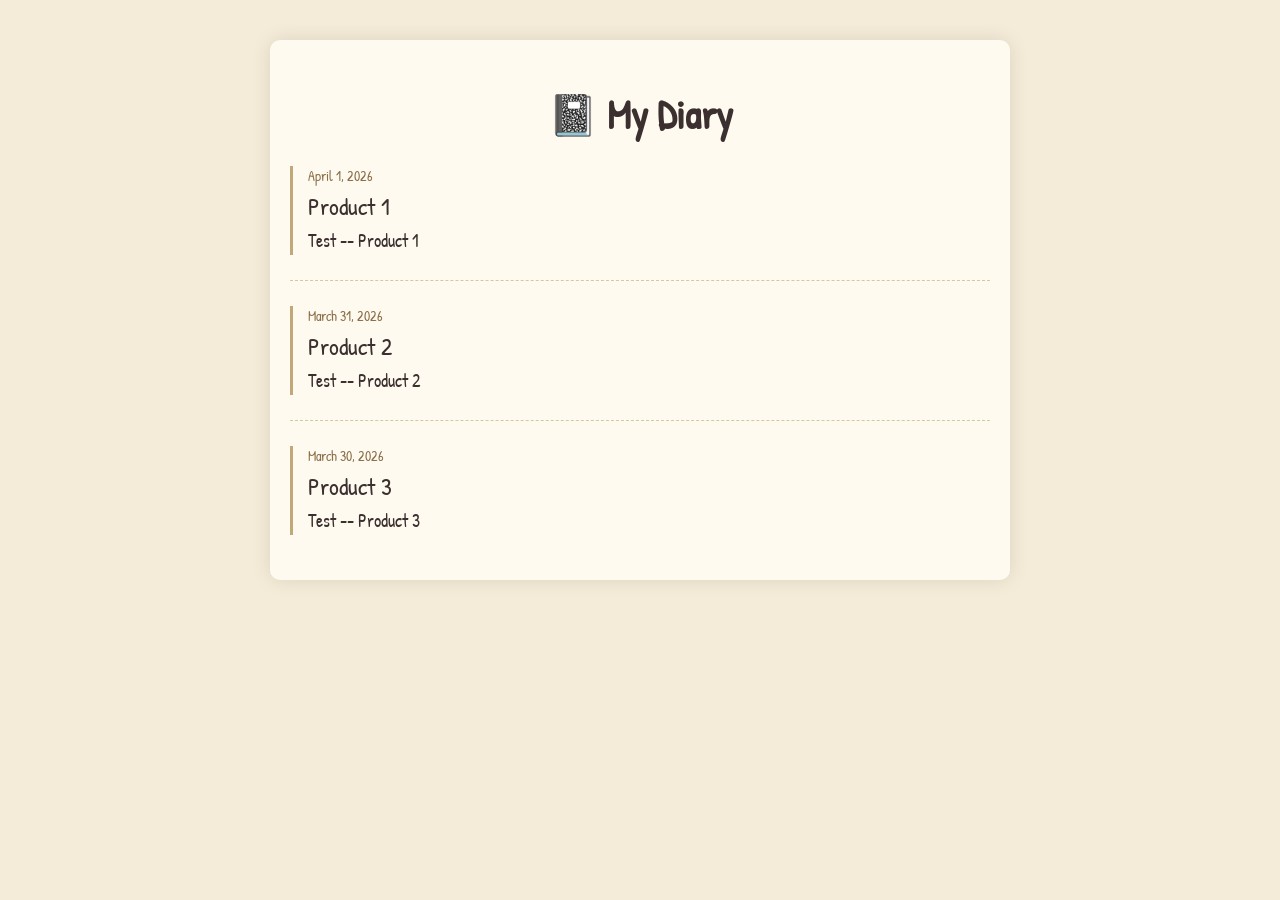
==== index.html @ ef1e94e2 "Update index.html" ====
<!DOCTYPE html>
<html lang="en">
<head>
    <meta charset="UTF-8">
    <title>My Diary</title>
    <meta name="viewport" content="width=device-width, initial-scale=1.0">

    <!-- Google Font -->
    <link href="https://fonts.googleapis.com/css2?family=Patrick+Hand&display=swap" rel="stylesheet">

    <style>
        body {
            margin: 0;
            padding: 0;
            background: #f4ecd8;
            font-family: 'Patrick Hand', cursive;
            color: #3b2f2f;
        }

        .container {
            max-width: 700px;
            margin: 40px auto;
            padding: 20px;
            background: #fffaf0;
            box-shadow: 0 0 20px rgba(0,0,0,0.1);
            border-radius: 10px;
        }

        h1 {
            text-align: center;
            font-size: 2.5rem;
            margin-bottom: 10px;
        }

        .entry {
            border-left: 3px solid #c2a878;
            padding-left: 15px;
            margin: 25px 0;
        }

        .date {
            font-size: 0.9rem;
            color: #8b6f47;
        }

        .title {
            font-size: 1.5rem;
            margin: 5px 0;
        }

        .content {
            font-size: 1.1rem;
            line-height: 1.6;
        }

        .divider {
            border-bottom: 1px dashed #d6c7a1;
            margin: 20px 0;
        }

        footer {
            text-align: center;
            font-size: 0.8rem;
            color: #999;
            margin-top: 20px;
        }
    </style>
</head>
<body>

<div class="container">
    <h1>📓 My Diary</h1>

    <div class="entry">
        <div class="date">April 1, 2026</div>
        <div class="title">Product 1</div>
        <div class="content">
            Test -- Product 1
        </div>
    </div>

    <div class="divider"></div>

    <div class="entry">
        <div class="date">March 31, 2026</div>
        <div class="title">Product 2</div>
        <div class="content">
            Test -- Product 2
        </div>
    </div>

    <div class="divider"></div>

    <div class="entry">
        <div class="date">March 30, 2026</div>
        <div class="title">Product 3</div>
        <div class="content">
            Test -- Product 3
        </div>
    </div>

    <footer>
    </footer>
</div>

</body>
</html>
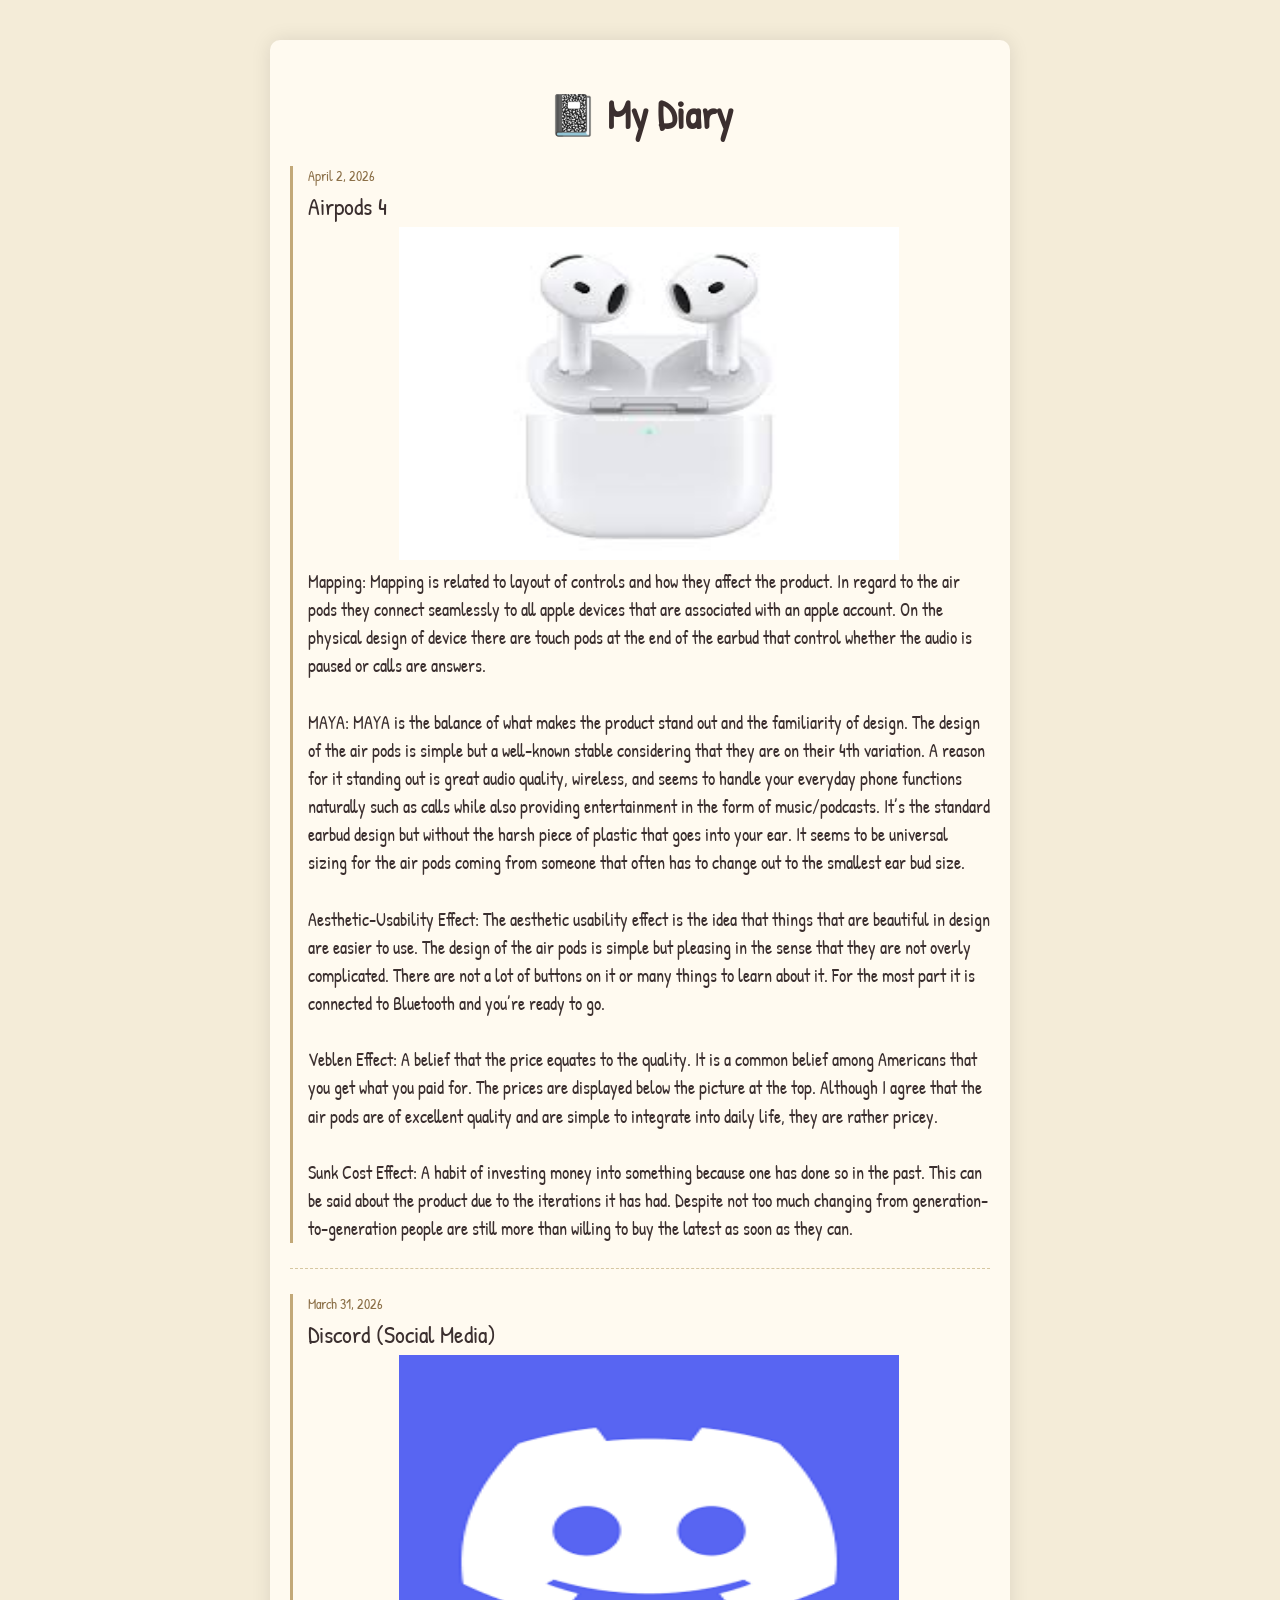
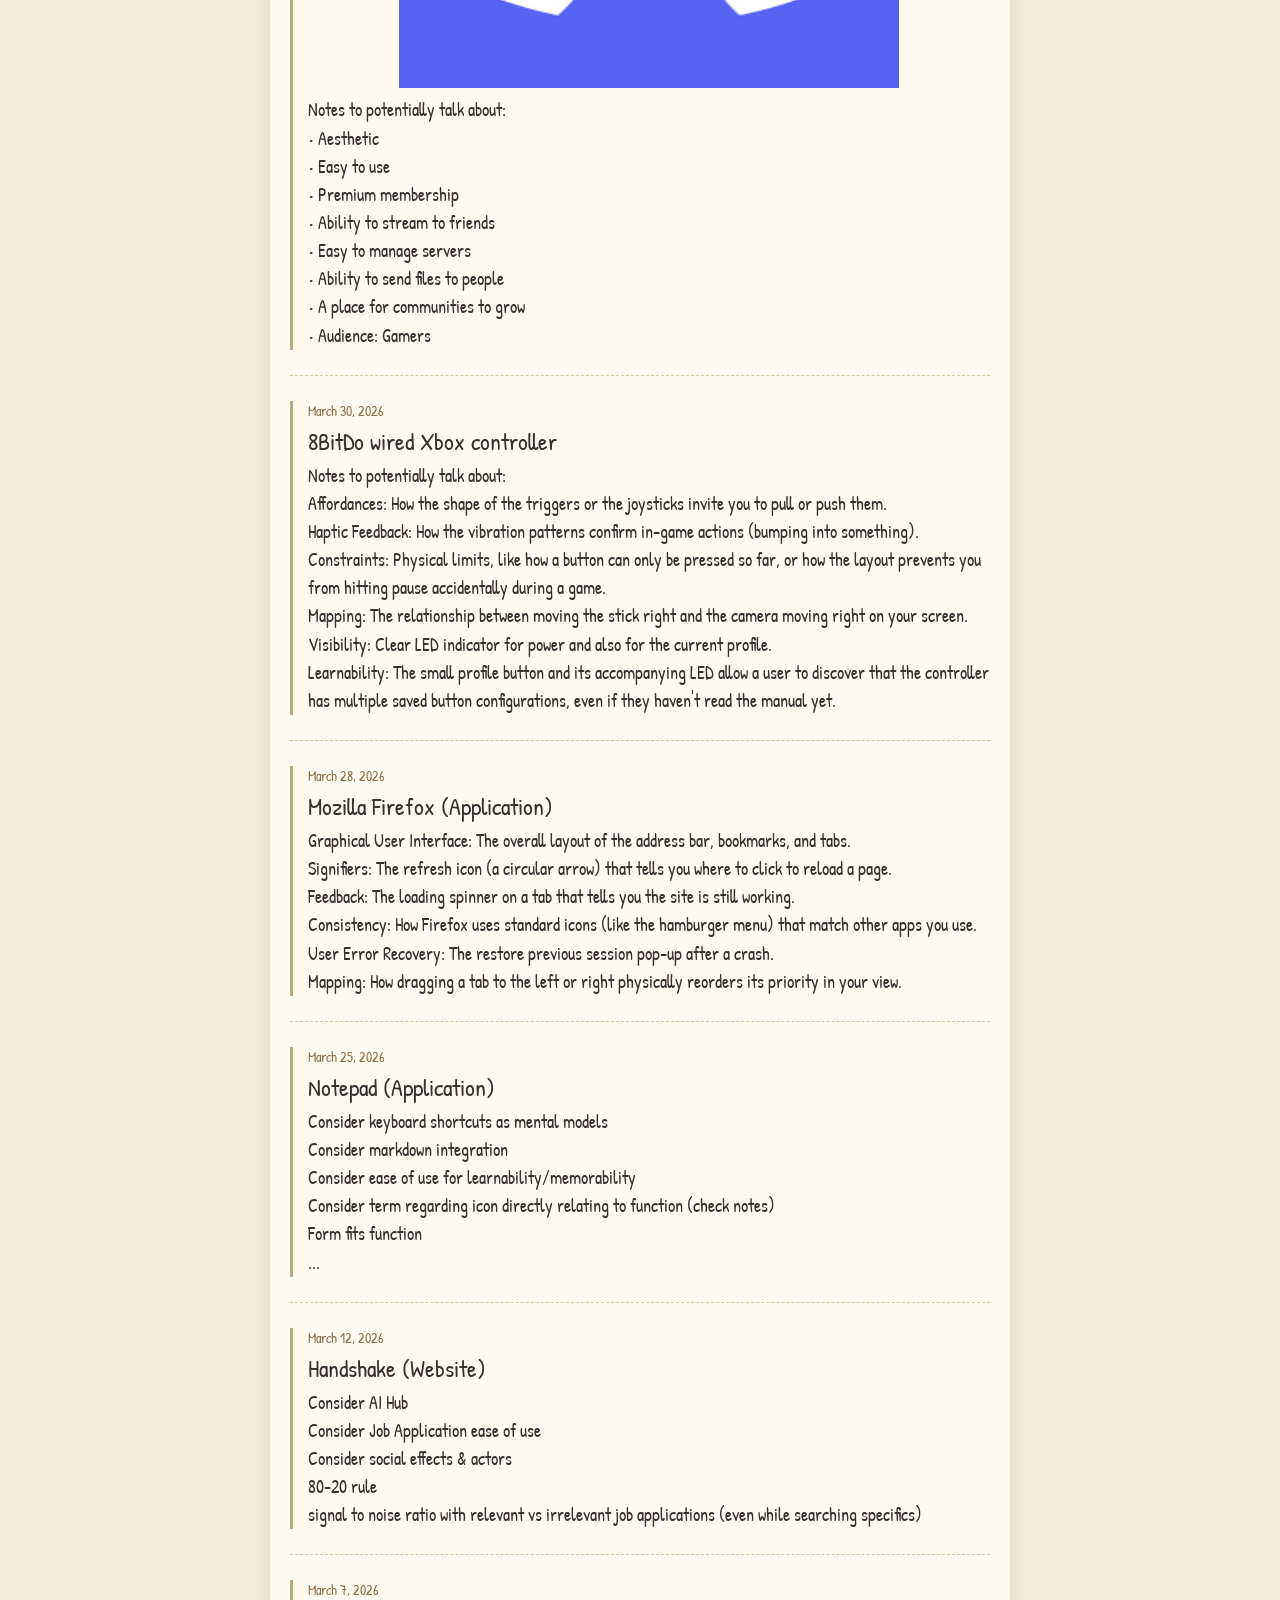
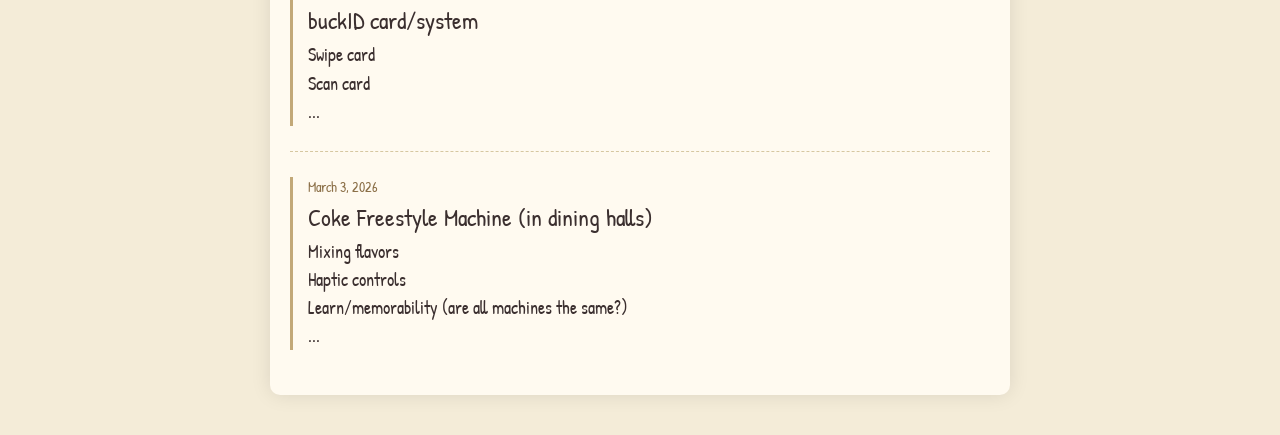
==== commit 9ef80236: "Update index.html" ====
--- a/index.html
+++ b/index.html
@@ -72,10 +72,17 @@
     <h1>📓 My Diary</h1>
 
     <div class="entry">
-        <div class="date">April 1, 2026</div>
-        <div class="title">Product 1</div>
-        <div class="content">
-            Test -- Product 1
+        <div class="date">April 2, 2026</div>
+        <div class="title">Airpods 4</div>
+        <div class="content"><center>
+<img src="[data-uri]" alt="Trulli" width="500" height="333"><br></center>
+
+            Mapping: Mapping is related to layout of controls and how they affect the product. In regard to the air pods they connect seamlessly to all apple devices that are associated with an apple account. On the physical design of device there are touch pods at the end of the earbud that control whether the audio is paused or calls are answers.<br><br> MAYA: MAYA is the balance of what makes the product stand out and the familiarity of design.  The design of the air pods is simple but a well-known stable considering that they are on their 4th variation. A reason for it standing out is great audio quality, wireless, and seems to handle your everyday phone functions naturally such as calls while also providing entertainment in the form of music/podcasts. It’s the standard earbud design but without the harsh piece of plastic that goes into your ear. It seems to be universal sizing for the air pods coming from someone that often has to change out to the smallest ear bud size. <br><br>Aesthetic-Usability Effect: The aesthetic usability effect is the idea that things that are beautiful in design are easier to use. The design of the air pods is simple but pleasing in the sense that they are not overly complicated. There are not a lot of buttons on it or many things to learn about it. For the most part it is connected to Bluetooth and you’re ready to go.
+
+<br><br>Veblen Effect: A belief that the price equates to the quality. It is a common belief among Americans that you get what you paid for. The prices are displayed below the picture at the top. Although I agree that the air pods are of excellent quality and are simple to integrate into daily life, they are rather pricey.
+
+<br><br>Sunk Cost Effect: A habit of investing money into something because one has done so in the past. This can be said about the product due to the iterations it has had. Despite not too much changing from generation-to-generation people are still more than willing to buy the latest as soon as they can.
+
         </div>
     </div>
 
@@ -83,9 +90,20 @@
 
     <div class="entry">
         <div class="date">March 31, 2026</div>
-        <div class="title">Product 2</div>
+        <div class="title">Discord (Social Media)</div>
         <div class="content">
-            Test -- Product 2
+<center><img src="[data-uri]" alt="Trulli" width="500" height="333"></center>
+
+            Notes to potentially talk about:
+<br>•	Aesthetic <br>
+•	Easy to use<br>
+•	Premium membership<br>
+•	Ability to stream to friends<br>
+•	Easy to manage servers<br>
+•	Ability to send files to people<br>
+•	A place for communities to grow<br>
+•	Audience: Gamers<br>
+
         </div>
     </div>
 
@@ -93,9 +111,72 @@
 
     <div class="entry">
         <div class="date">March 30, 2026</div>
-        <div class="title">Product 3</div>
+        <div class="title">8BitDo wired Xbox controller</div>
         <div class="content">
-            Test -- Product 3
+            Notes to potentially talk about:<br>
+Affordances: How the shape of the triggers or the joysticks invite you to pull or push them.<br>
+Haptic Feedback: How the vibration patterns confirm in-game actions (bumping into something).<br>
+Constraints: Physical limits, like how a button can only be pressed so far, or how the layout prevents you from hitting pause accidentally during a game.<br>
+Mapping: The relationship between moving the stick right and the camera moving right on your screen.<br>
+Visibility: Clear LED indicator for power and also for the current profile.<br>
+Learnability: The small profile button and its accompanying LED allow a user to discover that the controller has multiple saved button configurations, even if they haven't read the manual yet.<br>
+
+        </div>
+    </div>
+
+    <div class="divider"></div>
+
+    <div class="entry">
+        <div class="date">March 28, 2026</div>
+        <div class="title">Mozilla Firefox (Application)</div>
+        <div class="content">
+            Graphical User Interface: The overall layout of the address bar, bookmarks, and tabs.<br>
+Signifiers: The refresh icon (a circular arrow) that tells you where to click to reload a page.<br>
+Feedback: The loading spinner on a tab that tells you the site is still working.<br>
+Consistency: How Firefox uses standard icons (like the hamburger menu) that match other apps you use.<br>
+User Error Recovery: The restore previous session pop-up after a crash.<br>
+Mapping: How dragging a tab to the left or right physically reorders its priority in your view.<br>
+
+        </div>
+    </div>
+
+    <div class="divider"></div>
+
+    <div class="entry">
+        <div class="date">March 25, 2026</div>
+        <div class="title">Notepad (Application)</div>
+        <div class="content">
+            Consider keyboard shortcuts as mental models<br>Consider markdown integration<br>Consider ease of use for learnability/memorability<br>Consider term regarding icon directly relating to function (check notes)<br>Form fits function<br>...
+        </div>
+    </div>
+
+    <div class="divider"></div>
+
+    <div class="entry">
+        <div class="date">March 12, 2026</div>
+        <div class="title">Handshake (Website)</div>
+        <div class="content">
+            Consider AI Hub<br>Consider Job Application ease of use<br>Consider social effects & actors<br>80-20 rule<br>signal to noise ratio with relevant vs irrelevant job applications (even while searching specifics)
+        </div>
+    </div>
+
+    <div class="divider"></div>
+
+    <div class="entry">
+        <div class="date">March 7, 2026</div>
+        <div class="title">buckID card/system</div>
+        <div class="content">
+            Swipe card<br>Scan card<br>...
+        </div>
+    </div>
+
+    <div class="divider"></div>
+
+    <div class="entry">
+        <div class="date">March 3, 2026</div>
+        <div class="title">Coke Freestyle Machine (in dining halls)</div>
+        <div class="content">
+            Mixing flavors<br>Haptic controls<br>Learn/memorability (are all machines the same?)<br>...
         </div>
     </div>
 
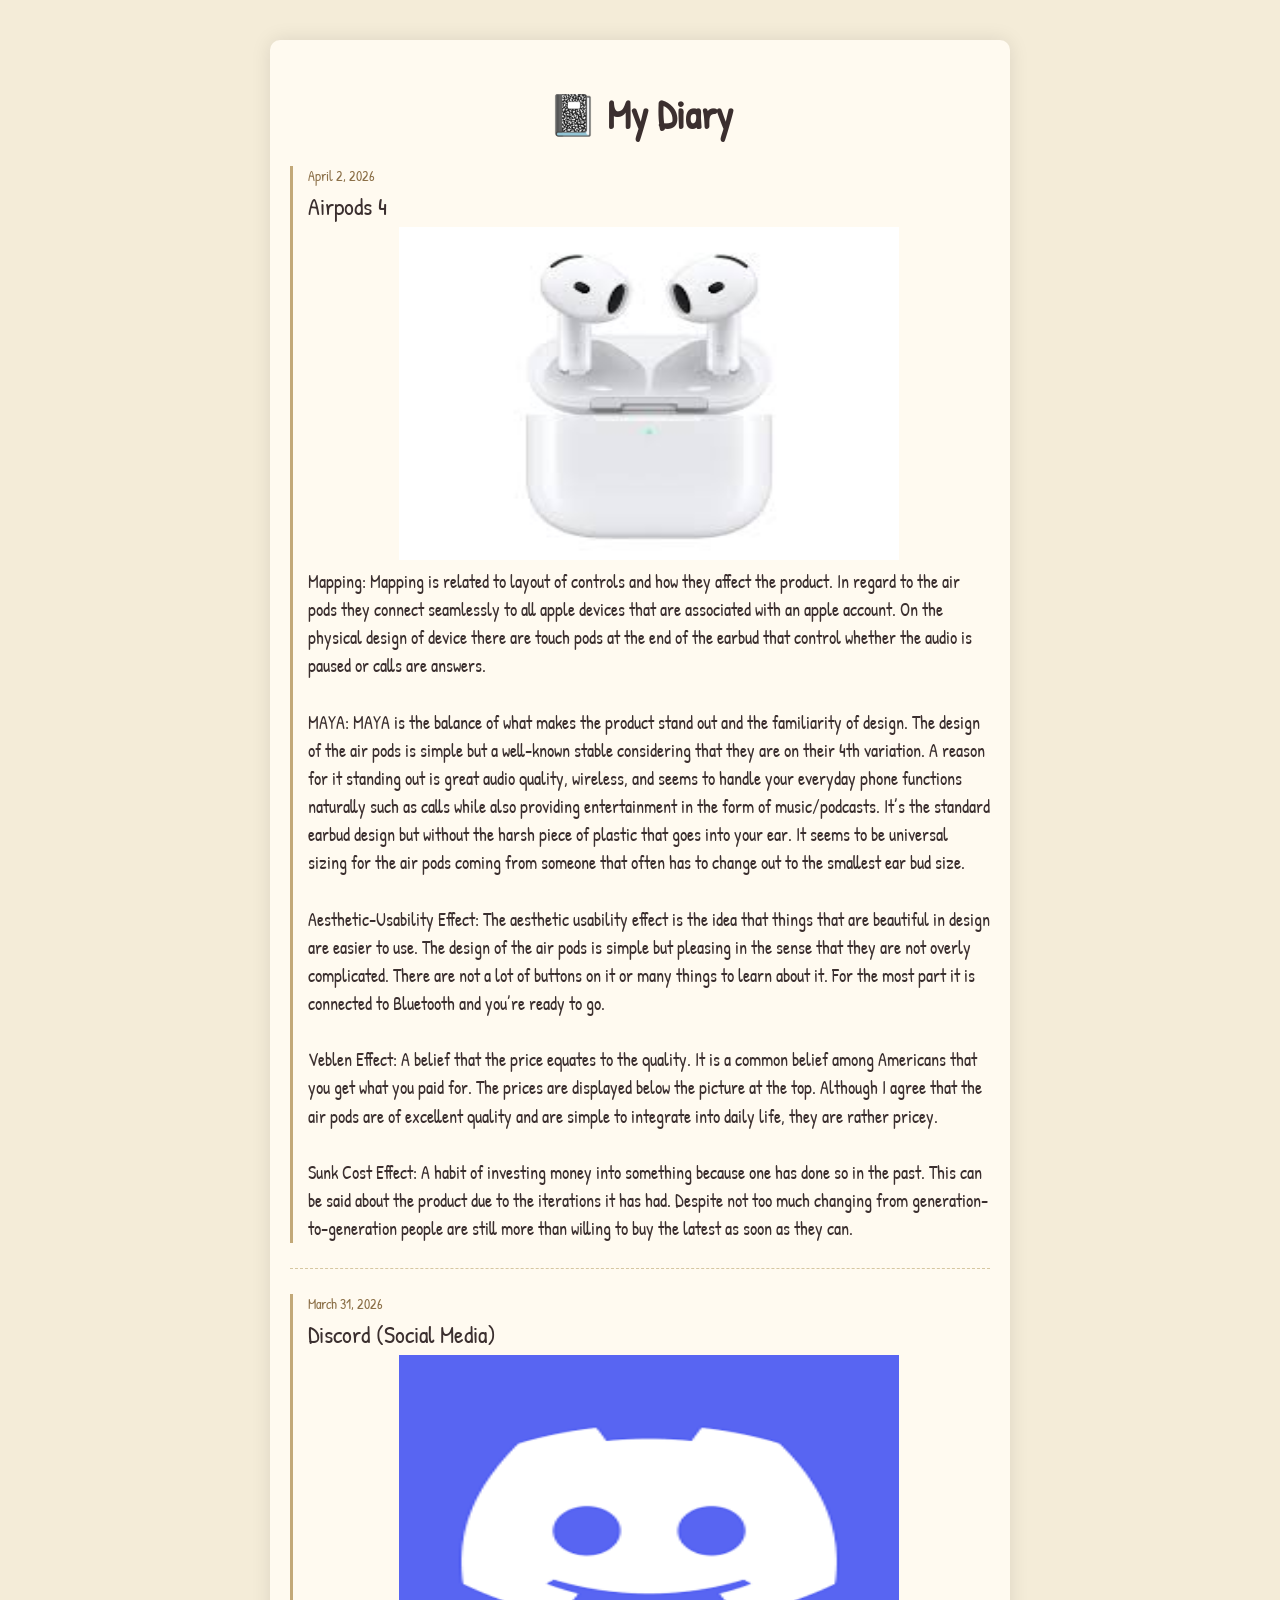
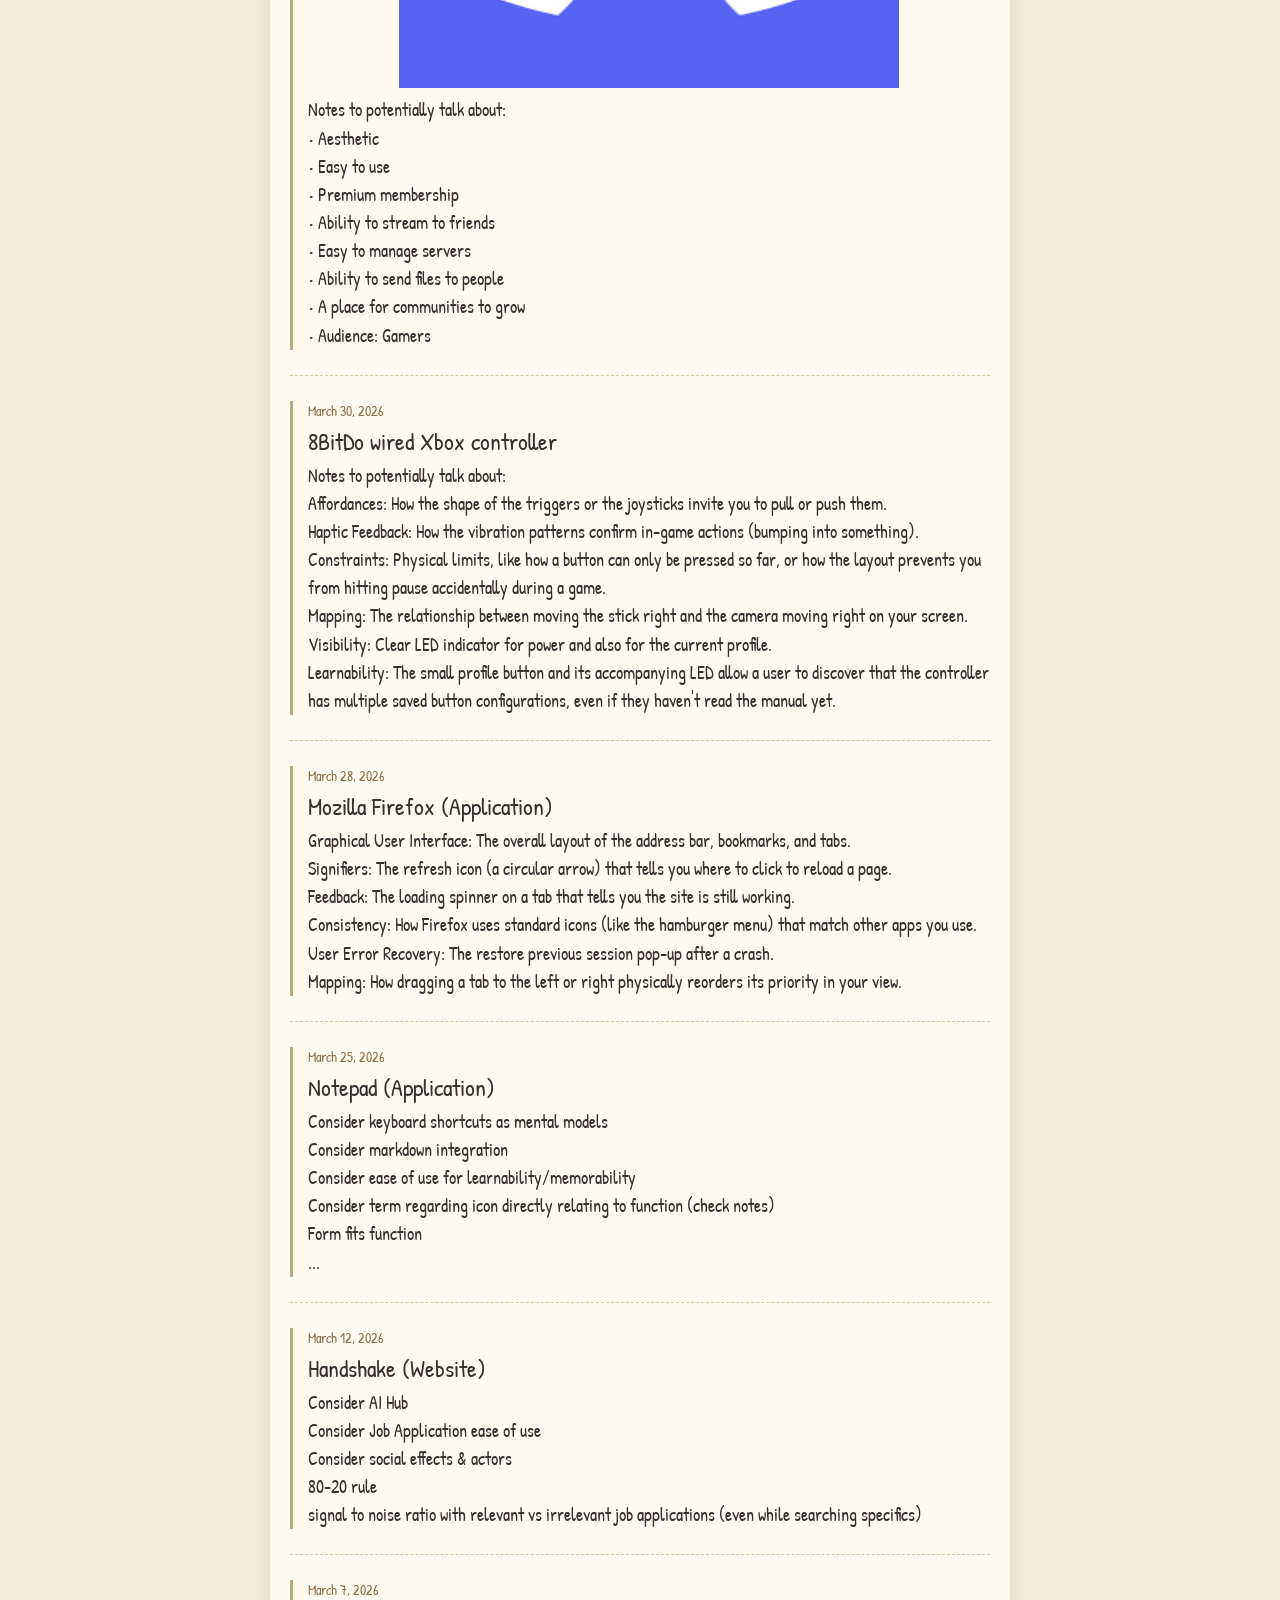
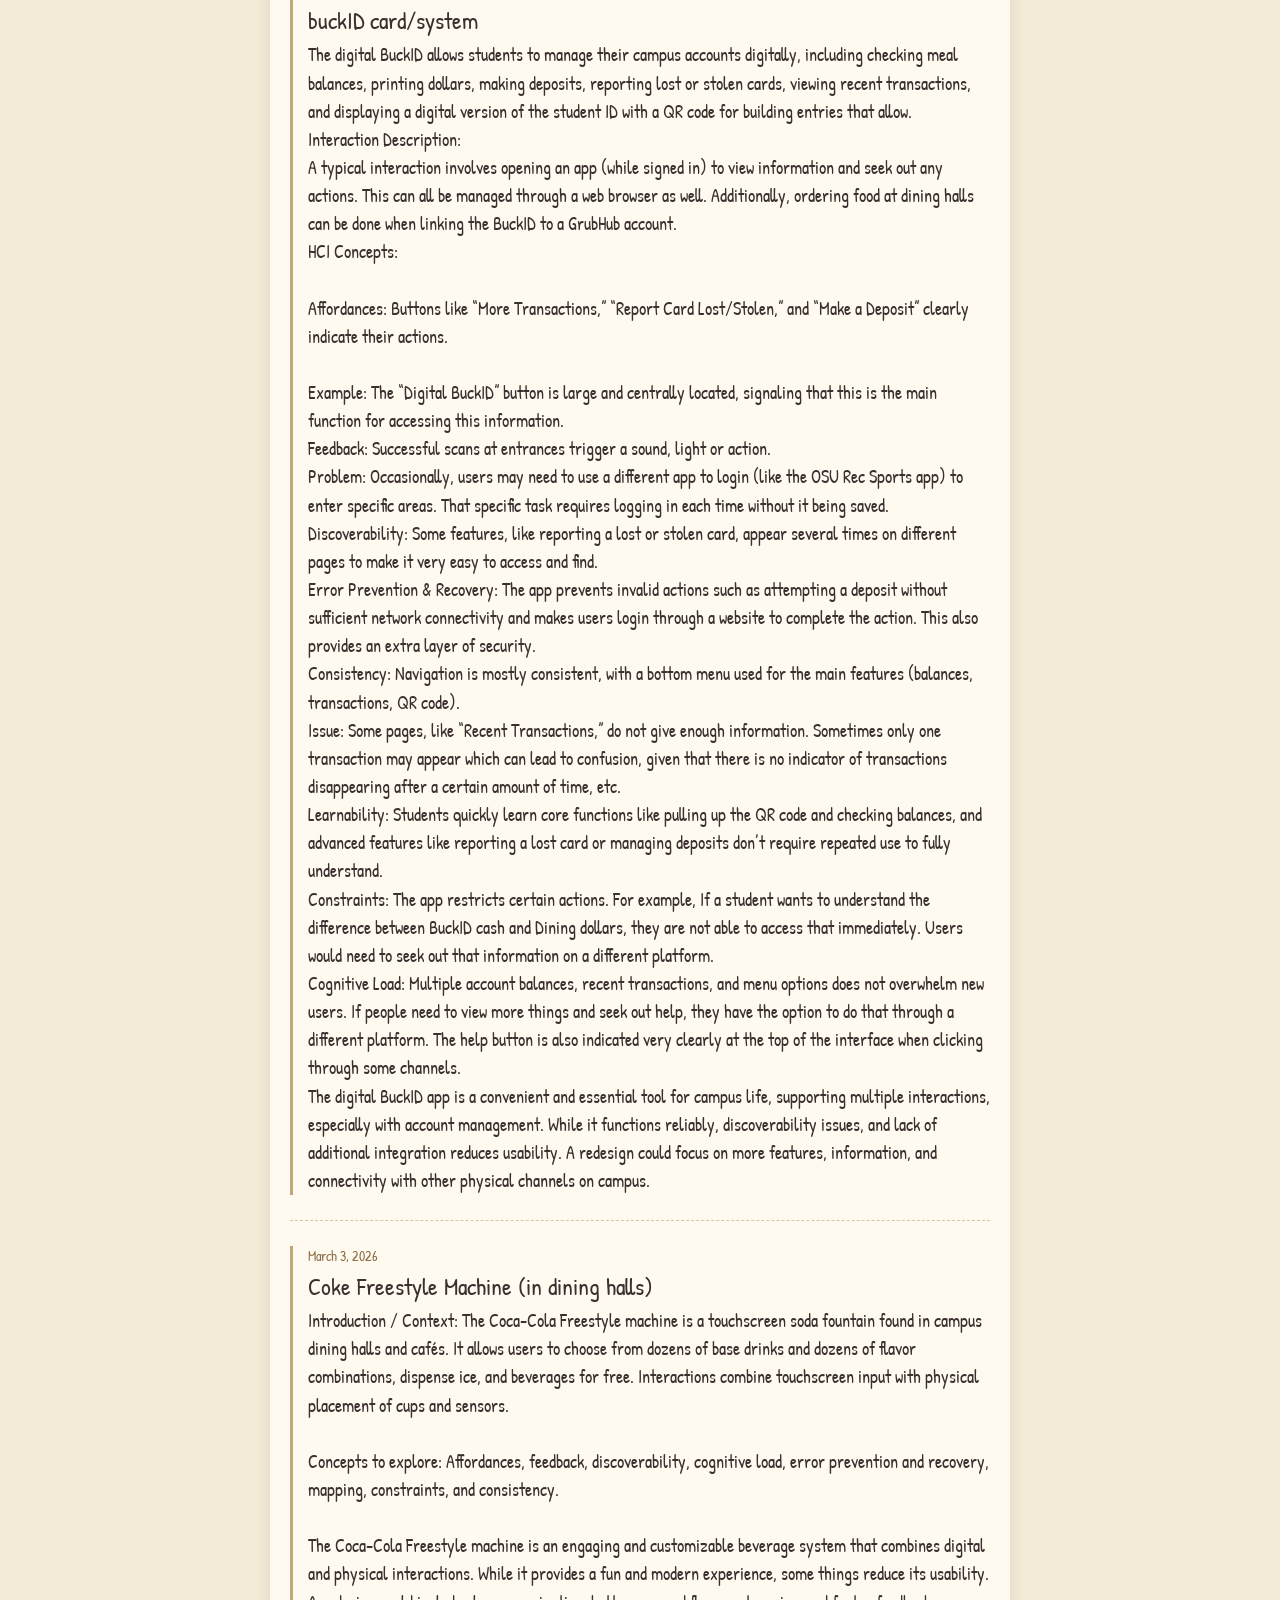
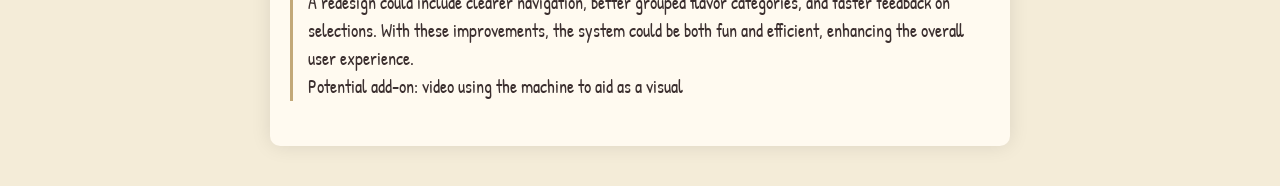
==== commit 29dd4cf5: "Update index.html" ====
--- a/index.html
+++ b/index.html
@@ -166,7 +166,47 @@
         <div class="date">March 7, 2026</div>
         <div class="title">buckID card/system</div>
         <div class="content">
-            Swipe card<br>Scan card<br>...
+            The digital BuckID allows students to manage their campus accounts digitally, including
+checking meal balances, printing dollars, making deposits, reporting lost or stolen cards,
+viewing recent transactions, and displaying a digital version of the student ID with a QR code for
+building entries that allow.<br>
+Interaction Description:<br>
+A typical interaction involves opening an app (while signed in) to view information and seek out
+any actions. This can all be managed through a web browser as well. Additionally, ordering food
+at dining halls can be done when linking the BuckID to a GrubHub account.<br>
+HCI Concepts:<br><br>
+Affordances: Buttons like “More Transactions,” “Report Card Lost/Stolen,” and “Make a
+Deposit” clearly indicate their actions.<br><br>
+Example: The “Digital BuckID” button is large and centrally located, signaling that this is the
+main function for accessing this information.<br>
+Feedback: Successful scans at entrances trigger a sound, light or action.<br>
+Problem: Occasionally, users may need to use a different app to login (like the OSU Rec Sports
+app) to enter specific areas. That specific task requires logging in each time without it being
+saved.<br>
+Discoverability: Some features, like reporting a lost or stolen card, appear several times on
+different pages to make it very easy to access and find.<br>
+Error Prevention & Recovery: The app prevents invalid actions such as attempting a deposit
+without sufficient network connectivity and makes users login through a website to complete the
+action. This also provides an extra layer of security.<br>
+Consistency: Navigation is mostly consistent, with a bottom menu used for the main features
+(balances, transactions, QR code).<br>
+Issue: Some pages, like “Recent Transactions,” do not give enough information. Sometimes
+only one transaction may appear which can lead to confusion, given that there is no indicator of
+transactions disappearing after a certain amount of time, etc.<br>
+Learnability: Students quickly learn core functions like pulling up the QR code and checking
+balances, and advanced features like reporting a lost card or managing deposits don’t require
+repeated use to fully understand.<br>
+Constraints: The app restricts certain actions. For example, If a student wants to understand
+the difference between BuckID cash and Dining dollars, they are not able to access that
+immediately. Users would need to seek out that information on a different platform.<br>
+Cognitive Load: Multiple account balances, recent transactions, and menu options does not
+overwhelm new users. If people need to view more things and seek out help, they have the
+option to do that through a different platform. The help button is also indicated very clearly at the
+top of the interface when clicking through some channels.<br>
+The digital BuckID app is a convenient and essential tool for campus life, supporting multiple
+interactions, especially with account management. While it functions reliably, discoverability
+issues, and lack of additional integration reduces usability. A redesign could focus on more
+features, information, and connectivity with other physical channels on campus.<br>
         </div>
     </div>
 
@@ -176,7 +216,18 @@
         <div class="date">March 3, 2026</div>
         <div class="title">Coke Freestyle Machine (in dining halls)</div>
         <div class="content">
-            Mixing flavors<br>Haptic controls<br>Learn/memorability (are all machines the same?)<br>...
+            Introduction / Context: The Coca-Cola Freestyle machine is a touchscreen soda fountain
+found in campus dining halls and cafés. It allows users to choose from dozens of base drinks
+and dozens of flavor combinations, dispense ice, and beverages for free. Interactions combine
+touchscreen input with physical placement of cups and sensors.<br><br>
+Concepts to explore: Affordances, feedback, discoverability, cognitive load, error prevention
+and recovery, mapping, constraints, and consistency.<br><br>
+The Coca-Cola Freestyle machine is an engaging and customizable beverage system that
+combines digital and physical interactions. While it provides a fun and modern experience,
+some things reduce its usability. A redesign could include clearer navigation, better grouped
+flavor categories, and faster feedback on selections. With these improvements, the system
+could be both fun and efficient, enhancing the overall user experience.<br>
+Potential add-on: video using the machine to aid as a visual
         </div>
     </div>
 
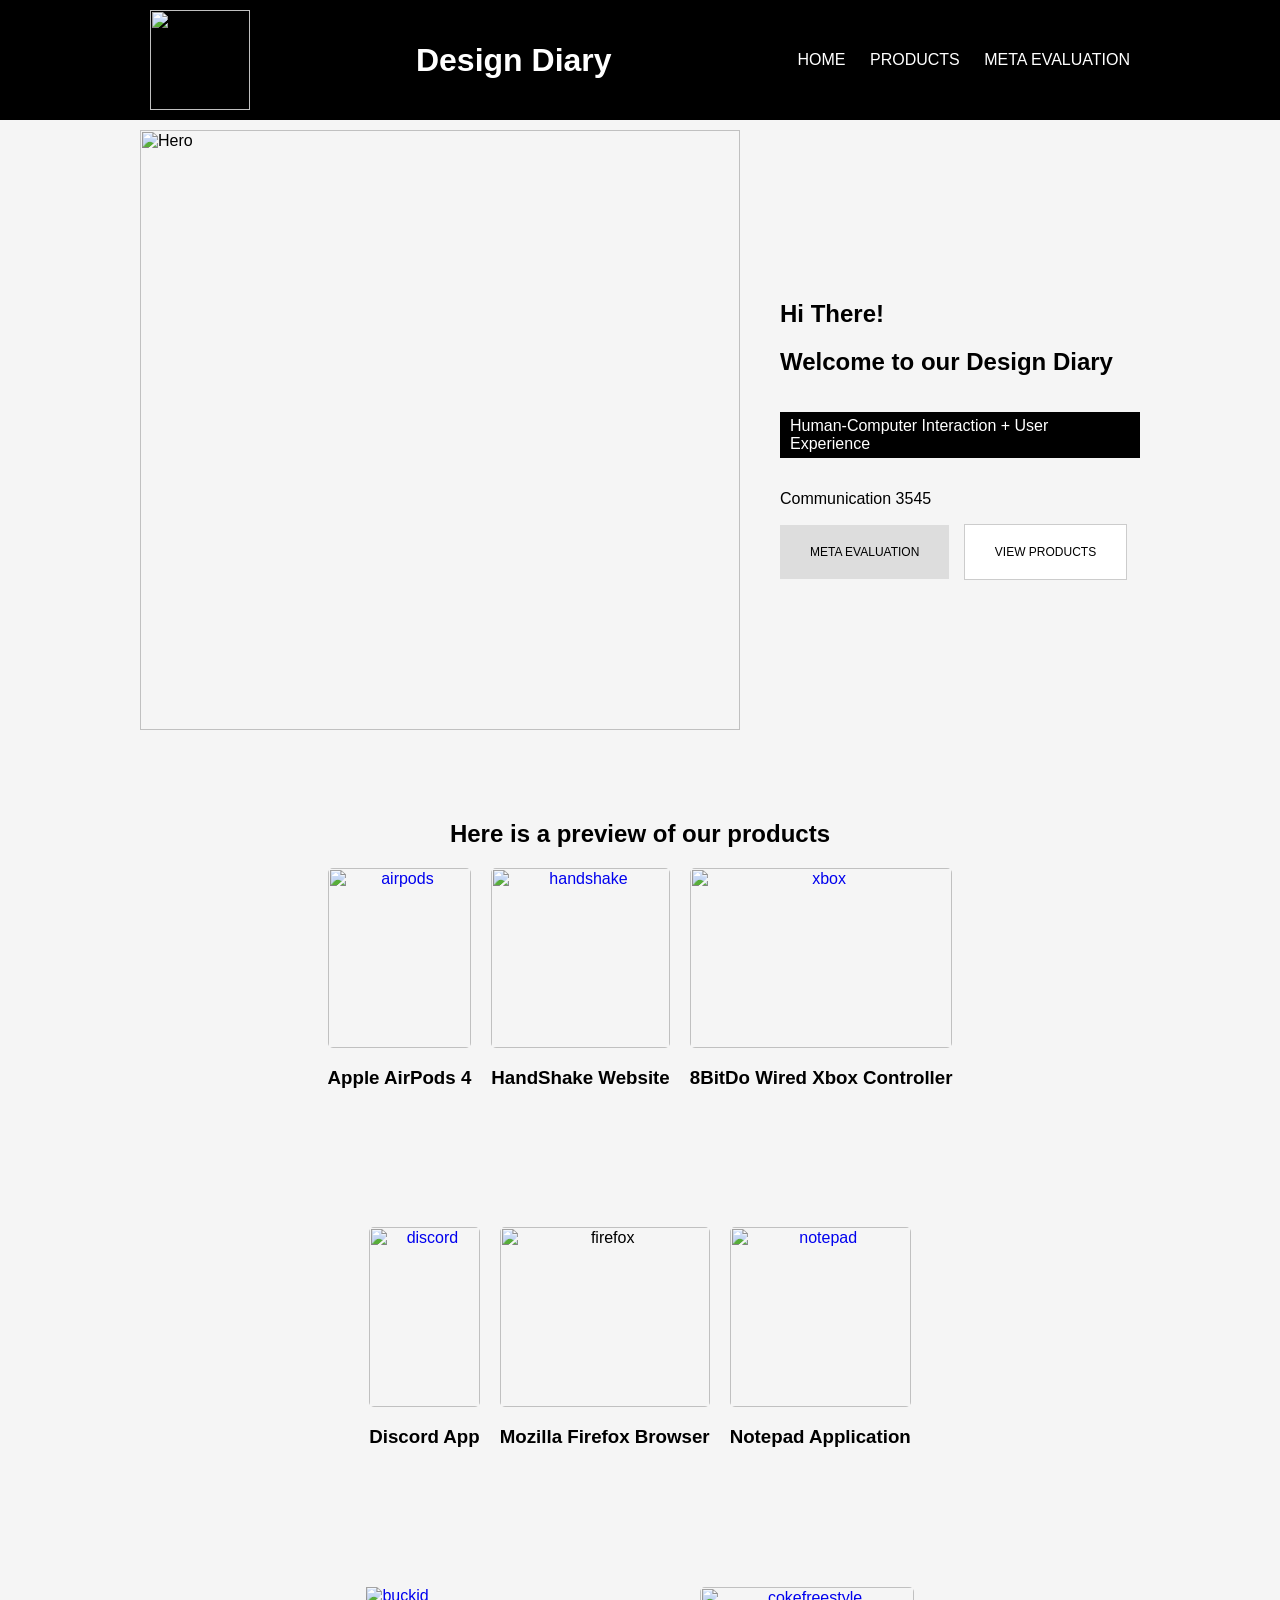
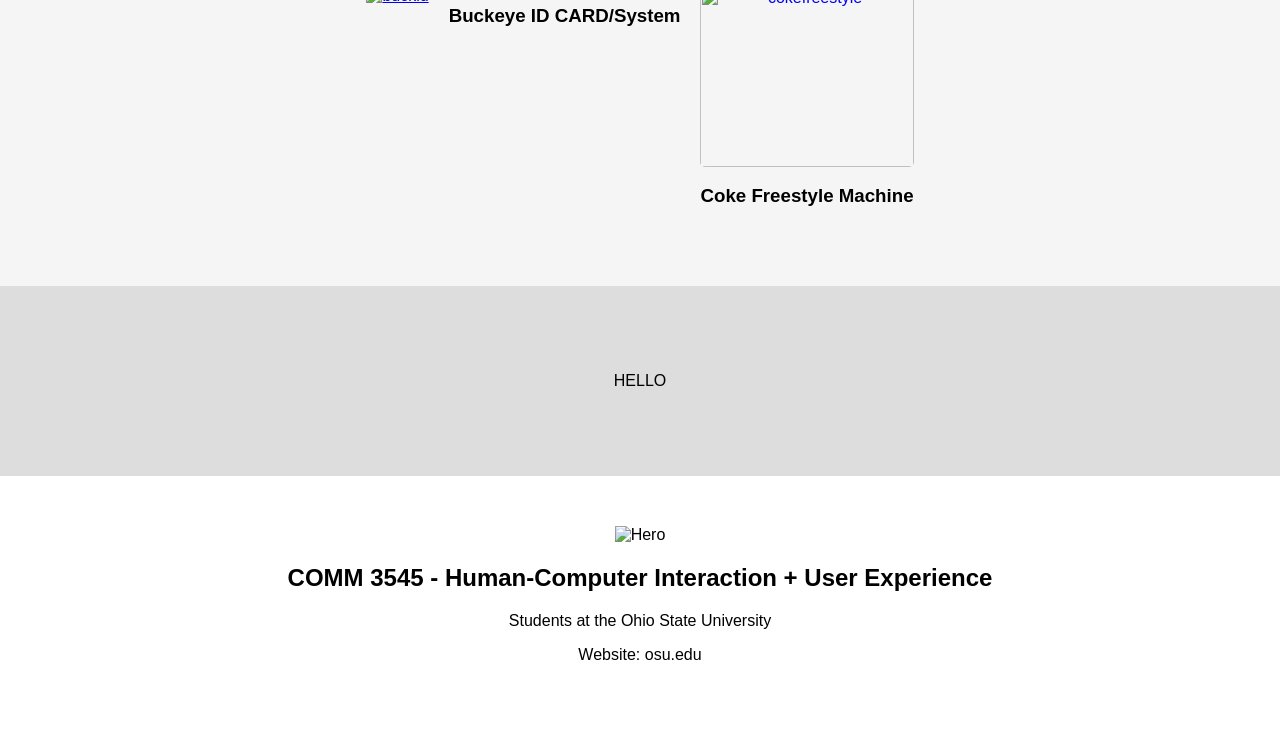
==== commit ec37b117: "Add files via upload" ====
--- a/index.html
+++ b/index.html
@@ -1,239 +1,130 @@
-<!DOCTYPE html>
-<html lang="en">
-<head>
-    <meta charset="UTF-8">
-    <title>My Diary</title>
-    <meta name="viewport" content="width=device-width, initial-scale=1.0">
-
-    <!-- Google Font -->
-    <link href="https://fonts.googleapis.com/css2?family=Patrick+Hand&display=swap" rel="stylesheet">
-
-    <style>
-        body {
-            margin: 0;
-            padding: 0;
-            background: #f4ecd8;
-            font-family: 'Patrick Hand', cursive;
-            color: #3b2f2f;
-        }
-
-        .container {
-            max-width: 700px;
-            margin: 40px auto;
-            padding: 20px;
-            background: #fffaf0;
-            box-shadow: 0 0 20px rgba(0,0,0,0.1);
-            border-radius: 10px;
-        }
-
-        h1 {
-            text-align: center;
-            font-size: 2.5rem;
-            margin-bottom: 10px;
-        }
-
-        .entry {
-            border-left: 3px solid #c2a878;
-            padding-left: 15px;
-            margin: 25px 0;
-        }
-
-        .date {
-            font-size: 0.9rem;
-            color: #8b6f47;
-        }
-
-        .title {
-            font-size: 1.5rem;
-            margin: 5px 0;
-        }
-
-        .content {
-            font-size: 1.1rem;
-            line-height: 1.6;
-        }
-
-        .divider {
-            border-bottom: 1px dashed #d6c7a1;
-            margin: 20px 0;
-        }
-
-        footer {
-            text-align: center;
-            font-size: 0.8rem;
-            color: #999;
-            margin-top: 20px;
-        }
-    </style>
-</head>
-<body>
-
-<div class="container">
-    <h1>📓 My Diary</h1>
-
-    <div class="entry">
-        <div class="date">April 2, 2026</div>
-        <div class="title">Airpods 4</div>
-        <div class="content"><center>
-<img src="[data-uri]" alt="Trulli" width="500" height="333"><br></center>
-
-            Mapping: Mapping is related to layout of controls and how they affect the product. In regard to the air pods they connect seamlessly to all apple devices that are associated with an apple account. On the physical design of device there are touch pods at the end of the earbud that control whether the audio is paused or calls are answers.<br><br> MAYA: MAYA is the balance of what makes the product stand out and the familiarity of design.  The design of the air pods is simple but a well-known stable considering that they are on their 4th variation. A reason for it standing out is great audio quality, wireless, and seems to handle your everyday phone functions naturally such as calls while also providing entertainment in the form of music/podcasts. It’s the standard earbud design but without the harsh piece of plastic that goes into your ear. It seems to be universal sizing for the air pods coming from someone that often has to change out to the smallest ear bud size. <br><br>Aesthetic-Usability Effect: The aesthetic usability effect is the idea that things that are beautiful in design are easier to use. The design of the air pods is simple but pleasing in the sense that they are not overly complicated. There are not a lot of buttons on it or many things to learn about it. For the most part it is connected to Bluetooth and you’re ready to go.
-
-<br><br>Veblen Effect: A belief that the price equates to the quality. It is a common belief among Americans that you get what you paid for. The prices are displayed below the picture at the top. Although I agree that the air pods are of excellent quality and are simple to integrate into daily life, they are rather pricey.
-
-<br><br>Sunk Cost Effect: A habit of investing money into something because one has done so in the past. This can be said about the product due to the iterations it has had. Despite not too much changing from generation-to-generation people are still more than willing to buy the latest as soon as they can.
-
-        </div>
-    </div>
-
-    <div class="divider"></div>
-
-    <div class="entry">
-        <div class="date">March 31, 2026</div>
-        <div class="title">Discord (Social Media)</div>
-        <div class="content">
-<center><img src="[data-uri]" alt="Trulli" width="500" height="333"></center>
-
-            Notes to potentially talk about:
-<br>•	Aesthetic <br>
-•	Easy to use<br>
-•	Premium membership<br>
-•	Ability to stream to friends<br>
-•	Easy to manage servers<br>
-•	Ability to send files to people<br>
-•	A place for communities to grow<br>
-•	Audience: Gamers<br>
-
-        </div>
-    </div>
-
-    <div class="divider"></div>
-
-    <div class="entry">
-        <div class="date">March 30, 2026</div>
-        <div class="title">8BitDo wired Xbox controller</div>
-        <div class="content">
-            Notes to potentially talk about:<br>
-Affordances: How the shape of the triggers or the joysticks invite you to pull or push them.<br>
-Haptic Feedback: How the vibration patterns confirm in-game actions (bumping into something).<br>
-Constraints: Physical limits, like how a button can only be pressed so far, or how the layout prevents you from hitting pause accidentally during a game.<br>
-Mapping: The relationship between moving the stick right and the camera moving right on your screen.<br>
-Visibility: Clear LED indicator for power and also for the current profile.<br>
-Learnability: The small profile button and its accompanying LED allow a user to discover that the controller has multiple saved button configurations, even if they haven't read the manual yet.<br>
-
-        </div>
-    </div>
-
-    <div class="divider"></div>
-
-    <div class="entry">
-        <div class="date">March 28, 2026</div>
-        <div class="title">Mozilla Firefox (Application)</div>
-        <div class="content">
-            Graphical User Interface: The overall layout of the address bar, bookmarks, and tabs.<br>
-Signifiers: The refresh icon (a circular arrow) that tells you where to click to reload a page.<br>
-Feedback: The loading spinner on a tab that tells you the site is still working.<br>
-Consistency: How Firefox uses standard icons (like the hamburger menu) that match other apps you use.<br>
-User Error Recovery: The restore previous session pop-up after a crash.<br>
-Mapping: How dragging a tab to the left or right physically reorders its priority in your view.<br>
-
-        </div>
-    </div>
-
-    <div class="divider"></div>
-
-    <div class="entry">
-        <div class="date">March 25, 2026</div>
-        <div class="title">Notepad (Application)</div>
-        <div class="content">
-            Consider keyboard shortcuts as mental models<br>Consider markdown integration<br>Consider ease of use for learnability/memorability<br>Consider term regarding icon directly relating to function (check notes)<br>Form fits function<br>...
-        </div>
-    </div>
-
-    <div class="divider"></div>
-
-    <div class="entry">
-        <div class="date">March 12, 2026</div>
-        <div class="title">Handshake (Website)</div>
-        <div class="content">
-            Consider AI Hub<br>Consider Job Application ease of use<br>Consider social effects & actors<br>80-20 rule<br>signal to noise ratio with relevant vs irrelevant job applications (even while searching specifics)
-        </div>
-    </div>
-
-    <div class="divider"></div>
-
-    <div class="entry">
-        <div class="date">March 7, 2026</div>
-        <div class="title">buckID card/system</div>
-        <div class="content">
-            The digital BuckID allows students to manage their campus accounts digitally, including
-checking meal balances, printing dollars, making deposits, reporting lost or stolen cards,
-viewing recent transactions, and displaying a digital version of the student ID with a QR code for
-building entries that allow.<br>
-Interaction Description:<br>
-A typical interaction involves opening an app (while signed in) to view information and seek out
-any actions. This can all be managed through a web browser as well. Additionally, ordering food
-at dining halls can be done when linking the BuckID to a GrubHub account.<br>
-HCI Concepts:<br><br>
-Affordances: Buttons like “More Transactions,” “Report Card Lost/Stolen,” and “Make a
-Deposit” clearly indicate their actions.<br><br>
-Example: The “Digital BuckID” button is large and centrally located, signaling that this is the
-main function for accessing this information.<br>
-Feedback: Successful scans at entrances trigger a sound, light or action.<br>
-Problem: Occasionally, users may need to use a different app to login (like the OSU Rec Sports
-app) to enter specific areas. That specific task requires logging in each time without it being
-saved.<br>
-Discoverability: Some features, like reporting a lost or stolen card, appear several times on
-different pages to make it very easy to access and find.<br>
-Error Prevention & Recovery: The app prevents invalid actions such as attempting a deposit
-without sufficient network connectivity and makes users login through a website to complete the
-action. This also provides an extra layer of security.<br>
-Consistency: Navigation is mostly consistent, with a bottom menu used for the main features
-(balances, transactions, QR code).<br>
-Issue: Some pages, like “Recent Transactions,” do not give enough information. Sometimes
-only one transaction may appear which can lead to confusion, given that there is no indicator of
-transactions disappearing after a certain amount of time, etc.<br>
-Learnability: Students quickly learn core functions like pulling up the QR code and checking
-balances, and advanced features like reporting a lost card or managing deposits don’t require
-repeated use to fully understand.<br>
-Constraints: The app restricts certain actions. For example, If a student wants to understand
-the difference between BuckID cash and Dining dollars, they are not able to access that
-immediately. Users would need to seek out that information on a different platform.<br>
-Cognitive Load: Multiple account balances, recent transactions, and menu options does not
-overwhelm new users. If people need to view more things and seek out help, they have the
-option to do that through a different platform. The help button is also indicated very clearly at the
-top of the interface when clicking through some channels.<br>
-The digital BuckID app is a convenient and essential tool for campus life, supporting multiple
-interactions, especially with account management. While it functions reliably, discoverability
-issues, and lack of additional integration reduces usability. A redesign could focus on more
-features, information, and connectivity with other physical channels on campus.<br>
-        </div>
-    </div>
-
-    <div class="divider"></div>
-
-    <div class="entry">
-        <div class="date">March 3, 2026</div>
-        <div class="title">Coke Freestyle Machine (in dining halls)</div>
-        <div class="content">
-            Introduction / Context: The Coca-Cola Freestyle machine is a touchscreen soda fountain
-found in campus dining halls and cafés. It allows users to choose from dozens of base drinks
-and dozens of flavor combinations, dispense ice, and beverages for free. Interactions combine
-touchscreen input with physical placement of cups and sensors.<br><br>
-Concepts to explore: Affordances, feedback, discoverability, cognitive load, error prevention
-and recovery, mapping, constraints, and consistency.<br><br>
-The Coca-Cola Freestyle machine is an engaging and customizable beverage system that
-combines digital and physical interactions. While it provides a fun and modern experience,
-some things reduce its usability. A redesign could include clearer navigation, better grouped
-flavor categories, and faster feedback on selections. With these improvements, the system
-could be both fun and efficient, enhancing the overall user experience.<br>
-Potential add-on: video using the machine to aid as a visual
-        </div>
-    </div>
-
-    <footer>
-    </footer>
-</div>
-
-</body>
-</html>
+<html lang="en">
+  <head>
+    <link rel="icon" type="image/png" href="images/favicon.png" />
+    <meta charset="UTF-8" />
+    <title>Design Diary - COMM3545</title>
+    <link rel="stylesheet" href="styles.css" />
+  </head>
+  <body>
+    <!-- NAVBAR -->
+    <header class="navbar">
+      <div class="logo">
+        <img src="images/logo.png" alt="Logo" />
+      </div>
+      <h1>Design Diary</h1>
+
+      <nav>
+        <a href="index.html"">HOME</a>
+        <a href="products.html">PRODUCTS</a>
+        <a href="meta.html">META EVALUATION</a>
+      </nav>
+    </header>
+
+    <!-- HERO -->
+    <section class="hero container">
+      <div class="hero-img">
+        <img src="images/hero.jpg" alt="Hero" />
+      </div>
+      <div class="hero-text">
+        <h2>Hi There!</h2>
+        <h2>Welcome to our Design Diary</h2>
+        <p class="tag">Human-Computer Interaction + User Experience</p>
+        <p>Communication 3545</p>
+        <div class="buttons">
+          <button>
+            <a href="meta.html" class="btn outline">META EVALUATION</a>
+          </button>
+          <button class="outline">
+            <a href="products.html" class="btn outline" >VIEW PRODUCTS</a>
+          </button>
+        </div>
+      </div>
+    </section>
+
+    <!-- PRODUCTS -->
+    <section class="section container">
+      <h2>Here is a preview of our products</h2>
+      <div class="cards">
+        <div class="card">
+          <a href="products/airpods.html">
+            <img  src="images/airpods.jpg" alt="airpods" />
+          </a>
+          <h3>Apple AirPods 4</h3>
+        </div>
+        <div class="card">
+        <a href="products/handshake.html">
+          <img  src="images/handshake.png" alt="handshake" />
+        </a>
+          <h3>HandShake Website</h3>
+        </div>
+        <div class="card">
+        <a href="products/xbox.html">
+          <img src="images/xbox.webp" alt="xbox" />
+        </a>
+          <h3>8BitDo Wired Xbox Controller</h3>
+        </div>
+      </div>
+    </section>
+    <!-- PRODUCTS rwo 2-->
+    <section class="section container">
+      <div class="cards">
+        <div class="card">
+        <a href="products/discord.html">
+          <img src="images/discord.webp" alt="discord" />
+        </a>
+          
+          <h3>Discord App</h3>
+        </div>
+        <div class="card">
+          <img href="products/mozilla.html"src="images/firefox.webp" alt="firefox" />
+          <h3>Mozilla Firefox Browser</h3>
+        </div>
+        <div class="card">
+          <a href="products/notepad.html">
+            <img src="images/notepad.jpg" alt="notepad" />
+          </a>
+          
+          <h3>Notepad Application</h3>
+        </div>
+      </div>
+    </section>
+    <!-- PRODUCTS rwo 2-->
+    <section class="section container">
+      <div class="cards">
+        <a href="products/buckid.html">
+          <img src="images/buckid.jpg" alt="buckid" />
+        </a>
+        <div class="card">
+         
+          <h3>Buckeye ID CARD/System</h3>
+        </div>
+        <div class="card" > 
+        <a href="products/cokefreestyle.html">
+          <img src="images/cokefreestyle.jpg" alt="cokefreestyle" />
+        </a>
+          
+          <h3>Coke Freestyle Machine</h3>
+        </div>
+      </div>
+    </section>
+
+    <!-- CTA -->
+    <section class="cta">
+      <div class="container">
+        <p>HELLO</p>
+      </div>
+    </section>
+
+    <!-- FOOTER -->
+    <footer>
+      <div class="container">
+        <div class="Osu-img">
+          <img src="images/osu.svg" alt="Hero" />
+        </div>
+        <h2>COMM 3545 - Human-Computer Interaction + User Experience</h2>
+        <p>Students at the Ohio State University</p>
+        <p>Website: osu.edu</p>
+      </div>
+    </footer>
+  </body>
+</html>
--- a/styles.css
+++ b/styles.css
@@ -0,0 +1,156 @@
+body {
+  font-family: Arial, sans-serif;
+  margin: 0;
+  background: #f5f5f5;
+}
+
+.logo img {
+  height: 100px; /* adjust this */
+  width: auto;
+}
+/* NAVBAR */
+.navbar {
+  display: flex;
+  align-items: center;
+  justify-content: space-between;
+  padding: 10px 150px;
+  background: black;
+}
+
+.navbar a {
+  margin-left: 20px;
+  text-decoration: none;
+  color: white;
+}
+
+h1 {
+  margin-left: 20 px;
+  text-decoration: none;
+  color: white;
+}
+/* HERO */
+.hero {
+  display: flex;
+  align-items: center;
+  justify-content: space-between;
+  gap: 40px;
+  padding: 40px 20px;
+}
+
+.container {
+  max-width: 1000px;
+  margin: 0 auto;
+  padding: 10px 20px;
+}
+
+.hero-img img {
+  width: 600px; /* change this */
+  height: auto; /* keeps proportions */
+}
+
+.tag {
+  background: black;
+  color: white;
+  display: inline-block;
+  padding: 5px 10px;
+}
+
+/* BUTTONS */
+button {
+  padding: 10px 20px;
+  border: none;
+  background: #ddd;
+  margin-right: 10px;
+}
+
+button.outline {
+  background: white;
+  border: 1px solid #ccc;
+}
+
+a.btn {
+  display: inline-block;
+  padding: 10px 10px;
+  background: #ddd;
+  border: none;
+  text-decoration: none;
+  color: black;
+  font-size: 12px;
+}
+
+a.btn.outline {
+  background: transparent; /* 👈 key for that look */
+}
+/* SECTIONS */
+.section {
+  padding: 60px;
+  text-align: center;
+}
+
+.cards {
+  display: flex;
+  justify-content: center;
+  gap: 20px;
+}
+
+.card img {
+  width: 100%;
+  height: 180px; /* 🔥 same height for all */
+  object-fit: cover; /* crops nicely */
+  border-radius: 5px;
+}
+
+.box {
+  height: 120px;
+  background: #ccc;
+}
+
+/* ABOUT */
+.about {
+  display: flex;
+  padding: 60px;
+  gap: 40px;
+}
+
+.about-img {
+  width: 250px;
+  height: 250px;
+  background: #ccc;
+}
+
+/* PORTFOLIO */
+.grid {
+  display: grid;
+  grid-template-columns: repeat(2, 1fr);
+  gap: 20px;
+}
+
+.project {
+  height: 150px;
+  background: #ccc;
+}
+
+.center {
+  margin-top: 20px;
+}
+
+/* SKILLS */
+.skill {
+  background: white;
+  padding: 20px;
+  border: 1px solid #ddd;
+}
+
+/* CTA */
+.cta {
+  background: #ddd;
+  padding: 60px;
+  text-align: center;
+}
+
+/* FOOTER */
+footer {
+  padding: 40px;
+  text-align: center;
+  background: white;
+}
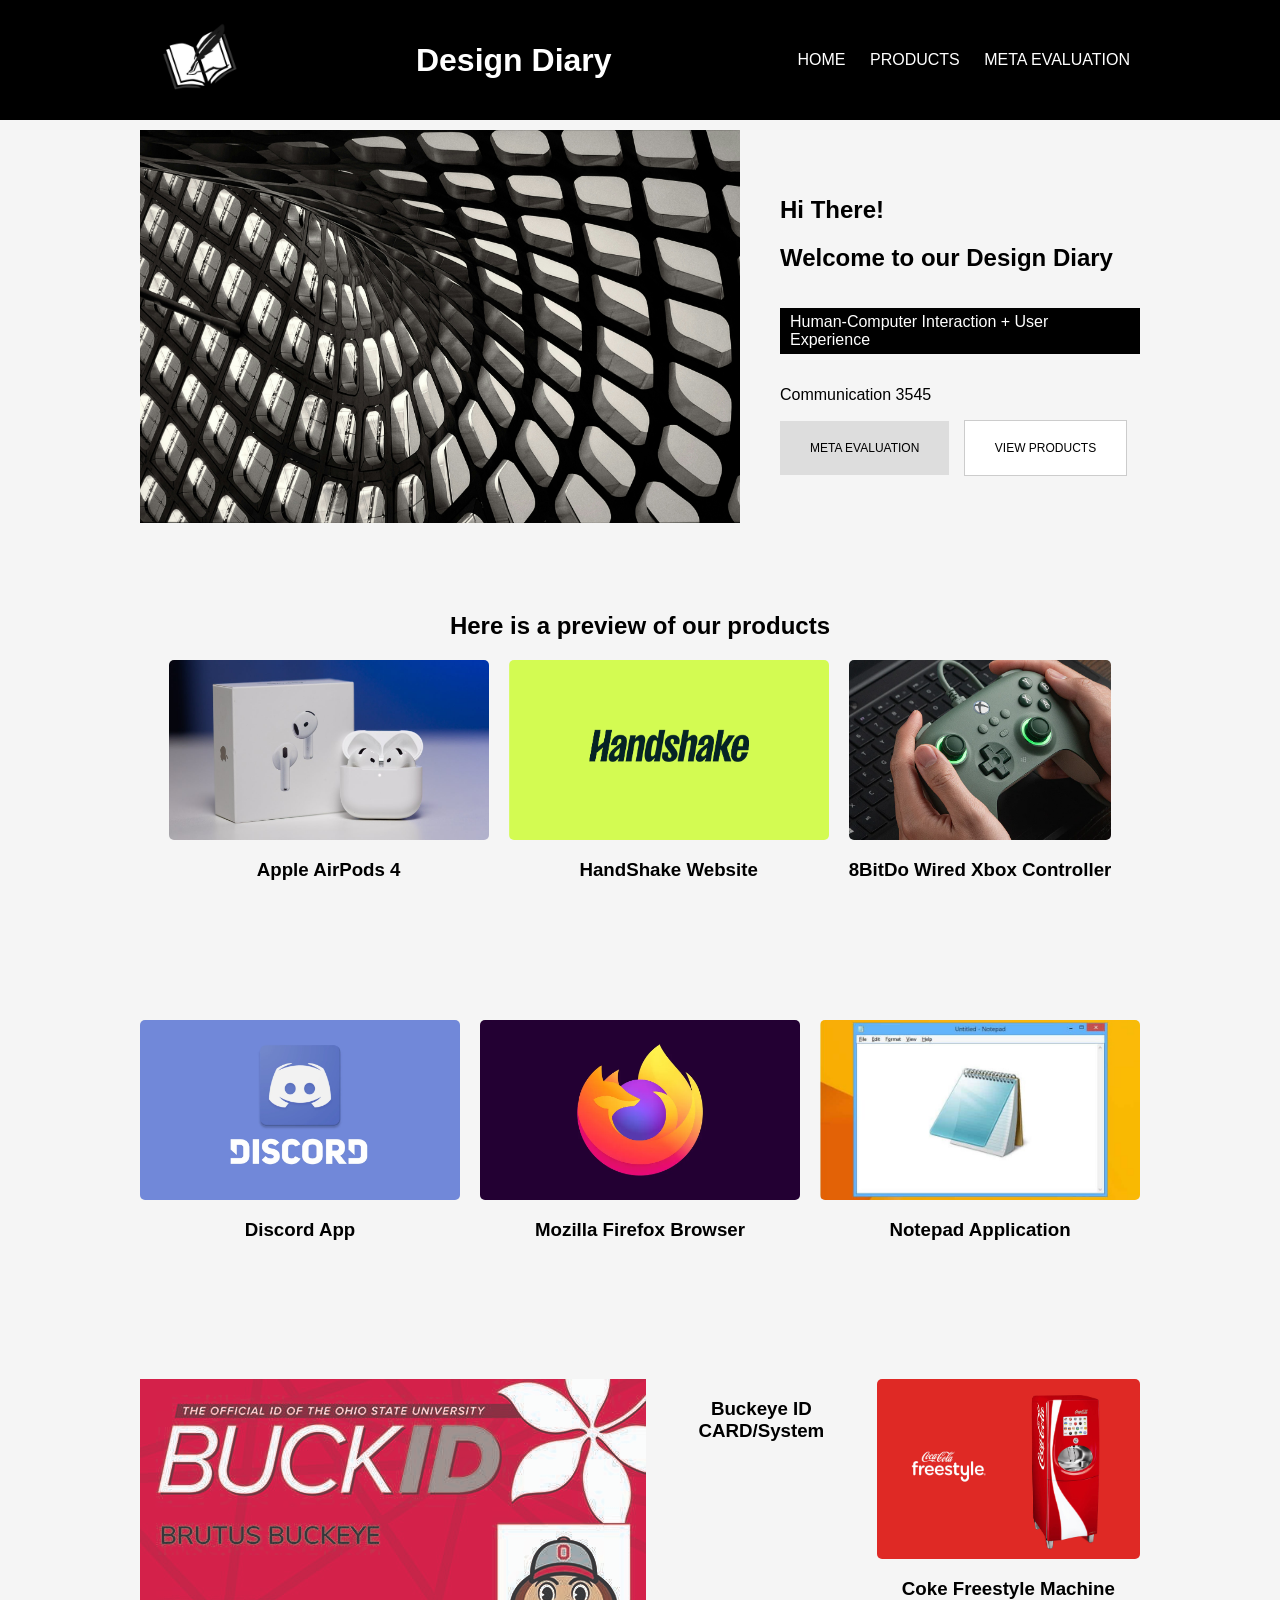
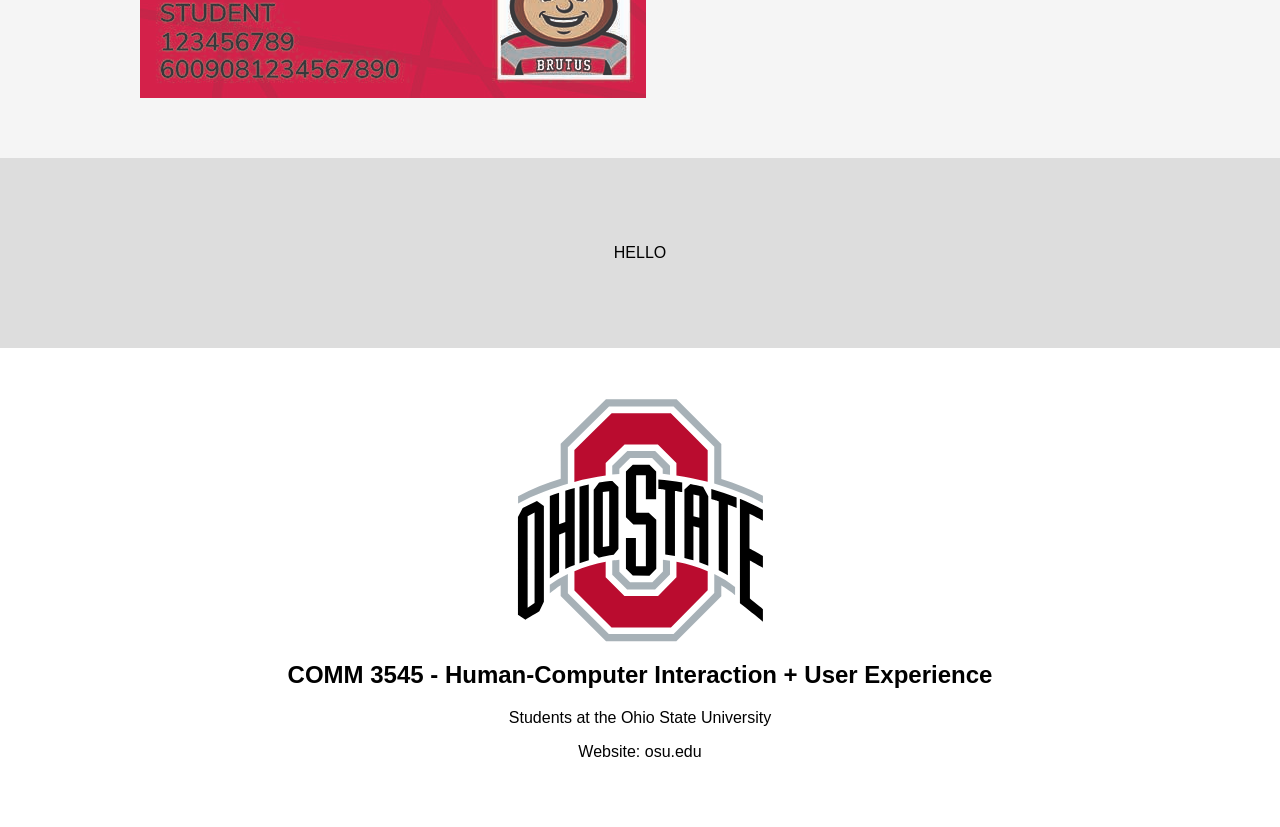
==== commit 7a6b1406: "Update index.html" ====
--- a/index.html
+++ b/index.html
@@ -76,7 +76,9 @@
           <h3>Discord App</h3>
         </div>
         <div class="card">
-          <img href="products/mozilla.html"src="images/firefox.webp" alt="firefox" />
+          <a href="products/mozilla.html">
+            <img src="images/firefox.webp" alt="firefox" />
+          </a>
           <h3>Mozilla Firefox Browser</h3>
         </div>
         <div class="card">
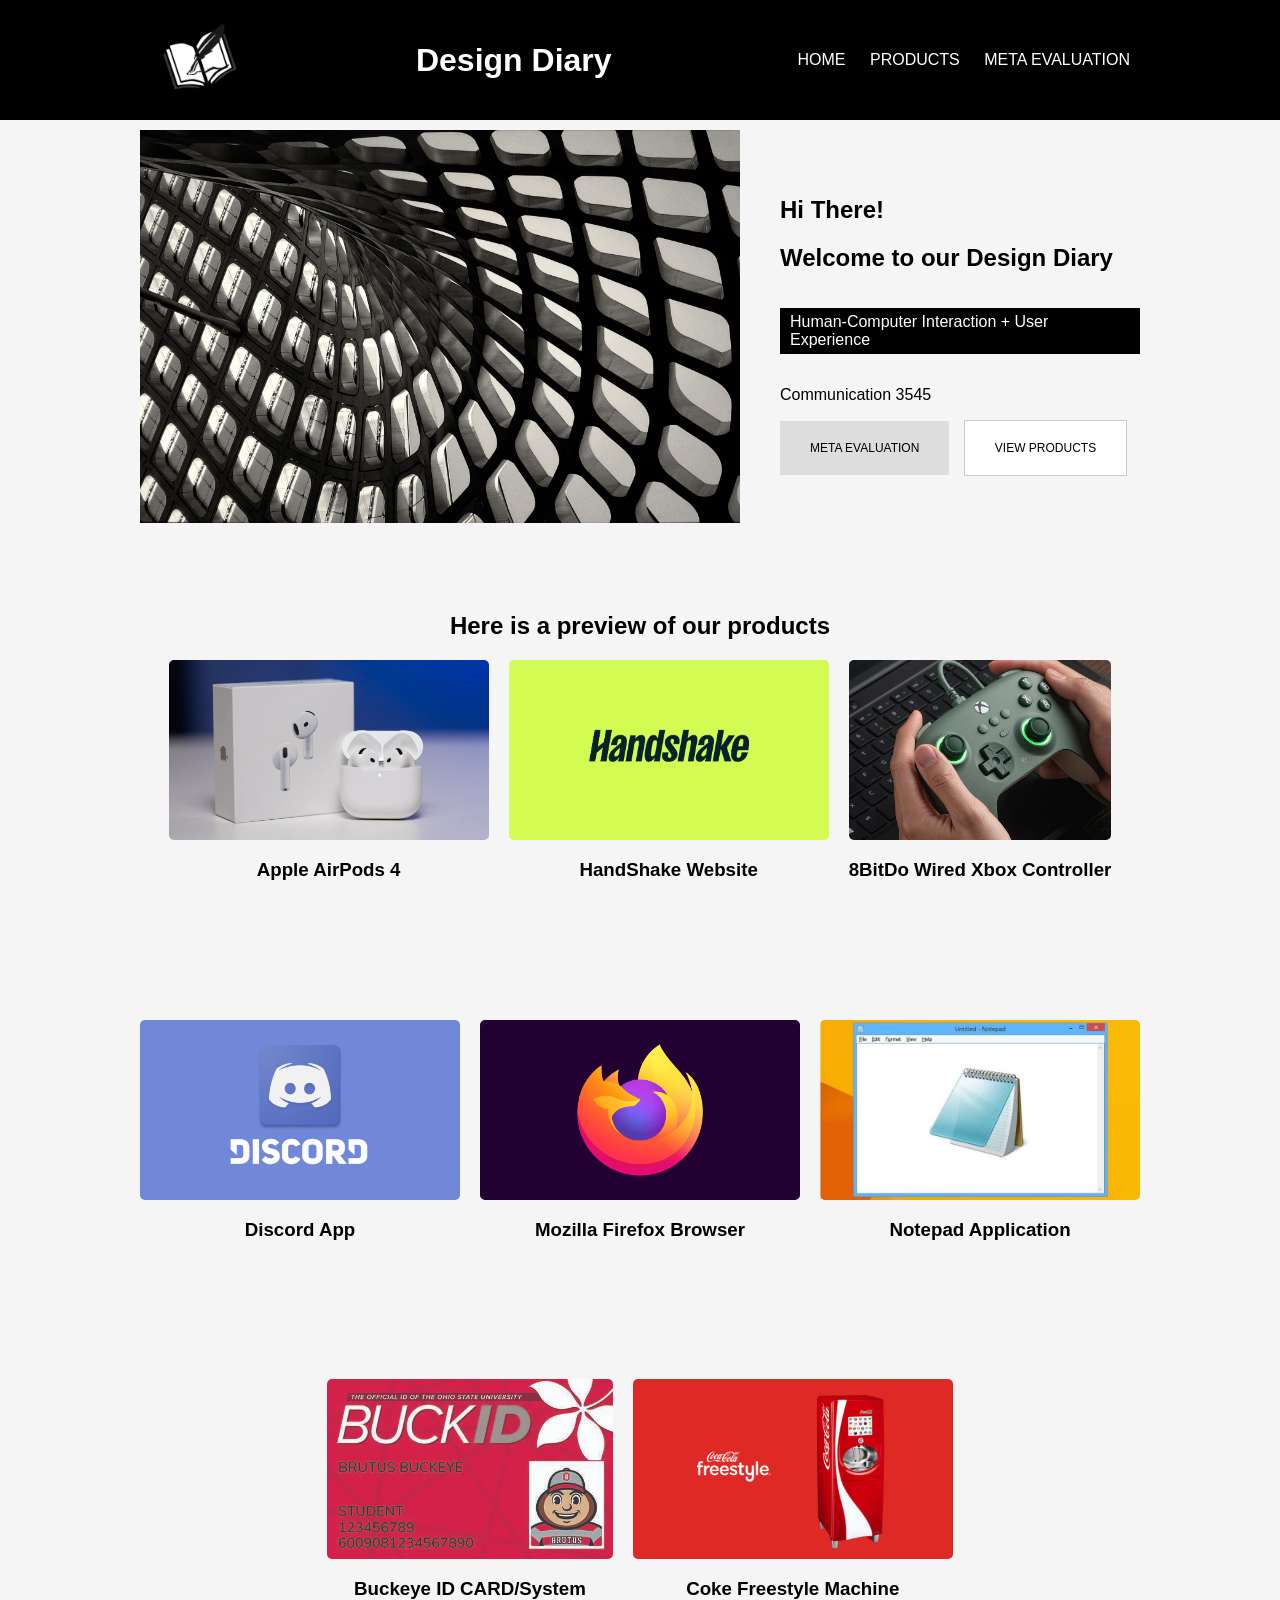
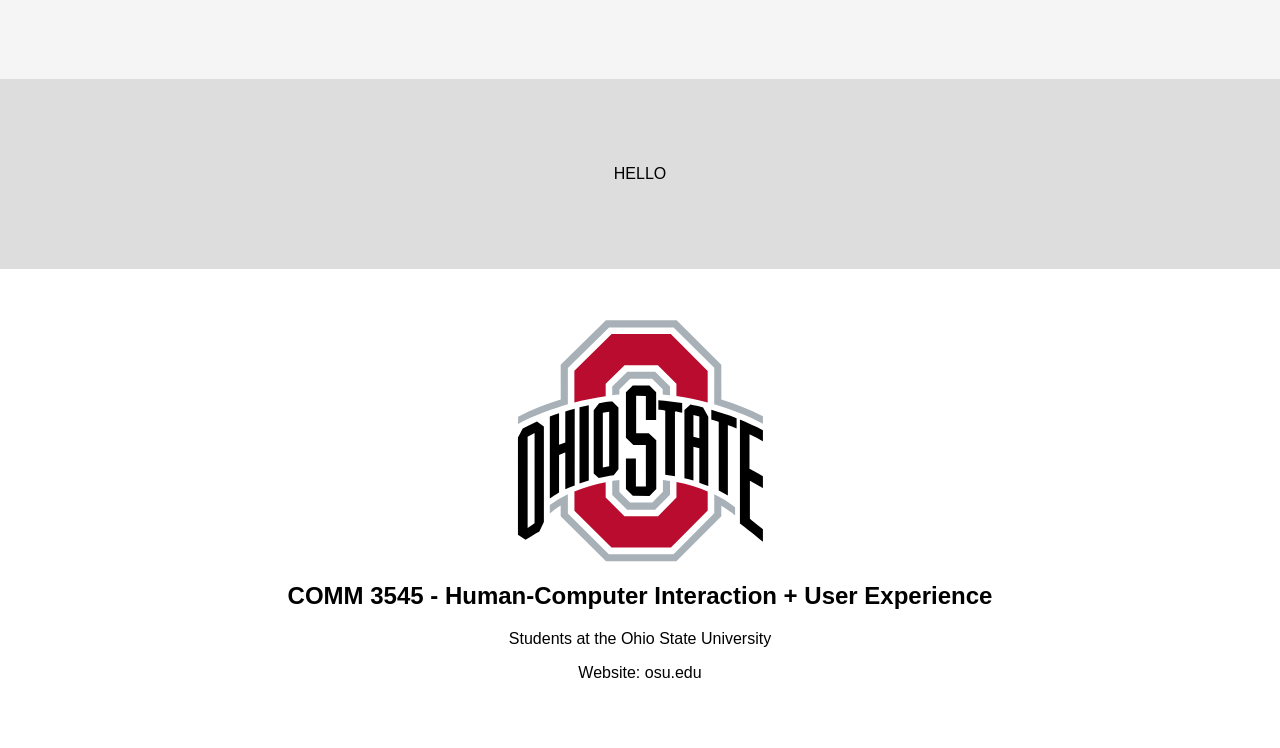
==== commit 11b34a10: "Update index.html" ====
--- a/index.html
+++ b/index.html
@@ -93,10 +93,10 @@
     <!-- PRODUCTS rwo 2-->
     <section class="section container">
       <div class="cards">
+                <div class="card">
         <a href="products/buckid.html">
           <img src="images/buckid.jpg" alt="buckid" />
         </a>
-        <div class="card">
          
           <h3>Buckeye ID CARD/System</h3>
         </div>
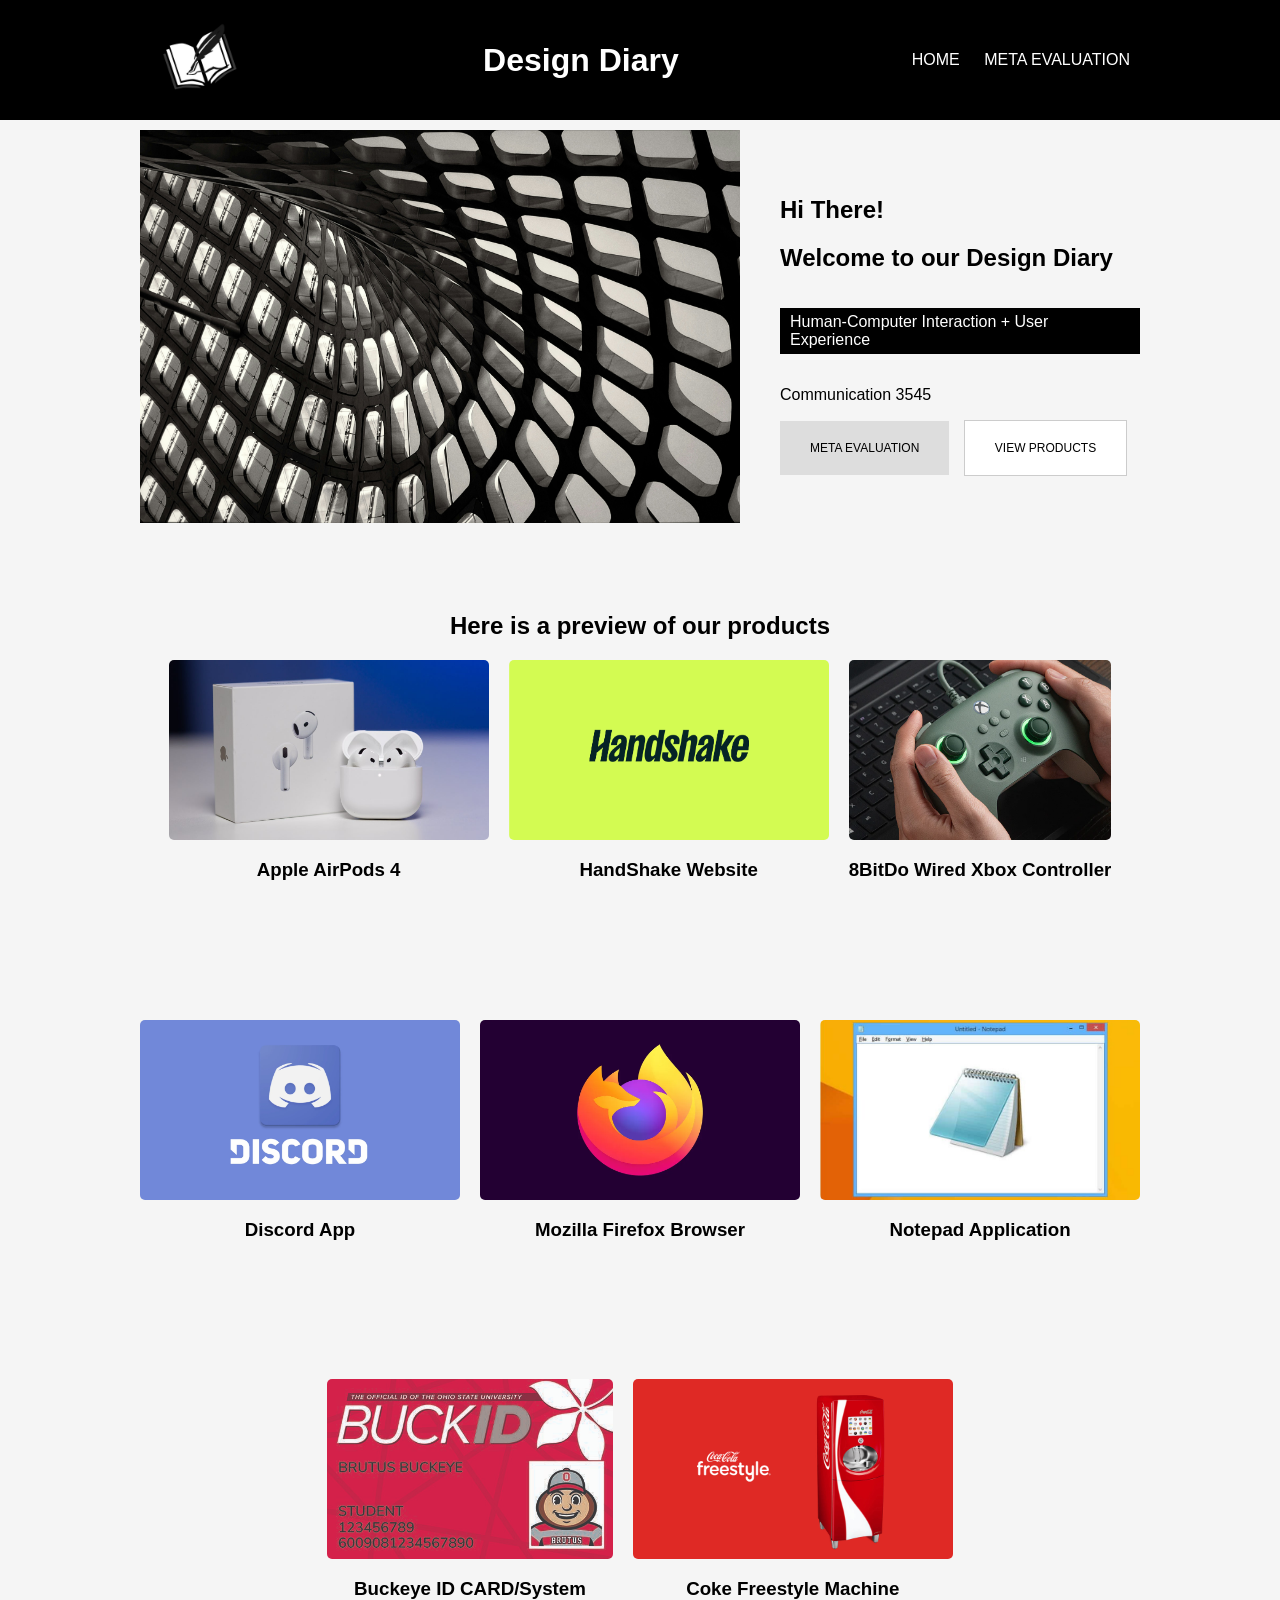
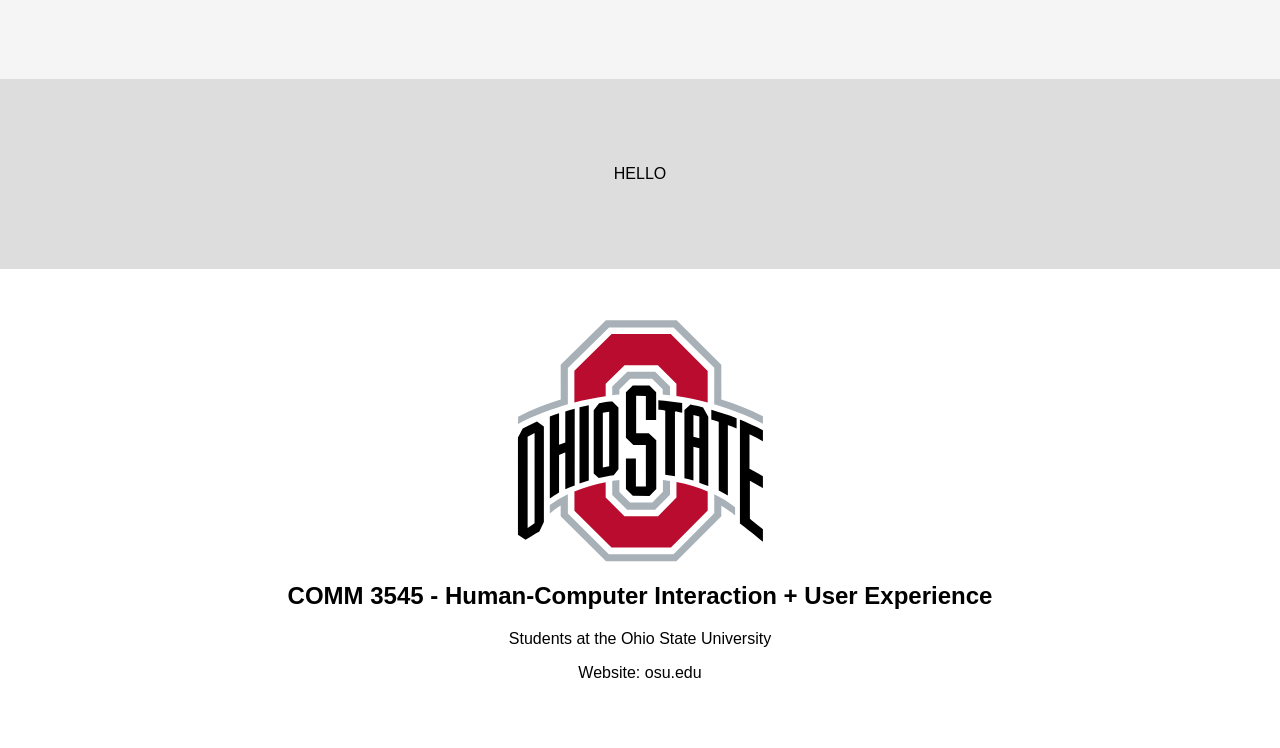
==== commit cd254df9: "Update index.html" ====
--- a/index.html
+++ b/index.html
@@ -15,7 +15,6 @@
 
       <nav>
         <a href="index.html"">HOME</a>
-        <a href="products.html">PRODUCTS</a>
         <a href="meta.html">META EVALUATION</a>
       </nav>
     </header>
--- a/styles.css
+++ b/styles.css
@@ -154,3 +154,46 @@
   text-align: center;
   background: white;
 }
+/* Fix navbar title spacing without affecting review page titles */
+.navbar h1 {
+  margin-left: 20px;
+  color: white;
+}
+
+/* Review page only */
+.review-page .cta {
+  padding: 30px 20px;
+}
+
+.review-page .container {
+  max-width: 900px;
+  padding: 0 20px;
+}
+
+.review-page .hero-image {
+  display: block;
+  width: 100%;
+  max-width: 700px;
+  height: auto;
+  margin: 0 auto 24px;
+}
+
+.review-page .page-title {
+  color: black;
+  margin: 0 0 24px;
+  text-align: center;
+}
+
+.review-page .section {
+  padding: 18px 0;
+  text-align: left;
+}
+
+.review-page .section h2 {
+  margin: 0 0 8px;
+}
+
+.review-page .section p {
+  margin: 0;
+  line-height: 1.6;
+}
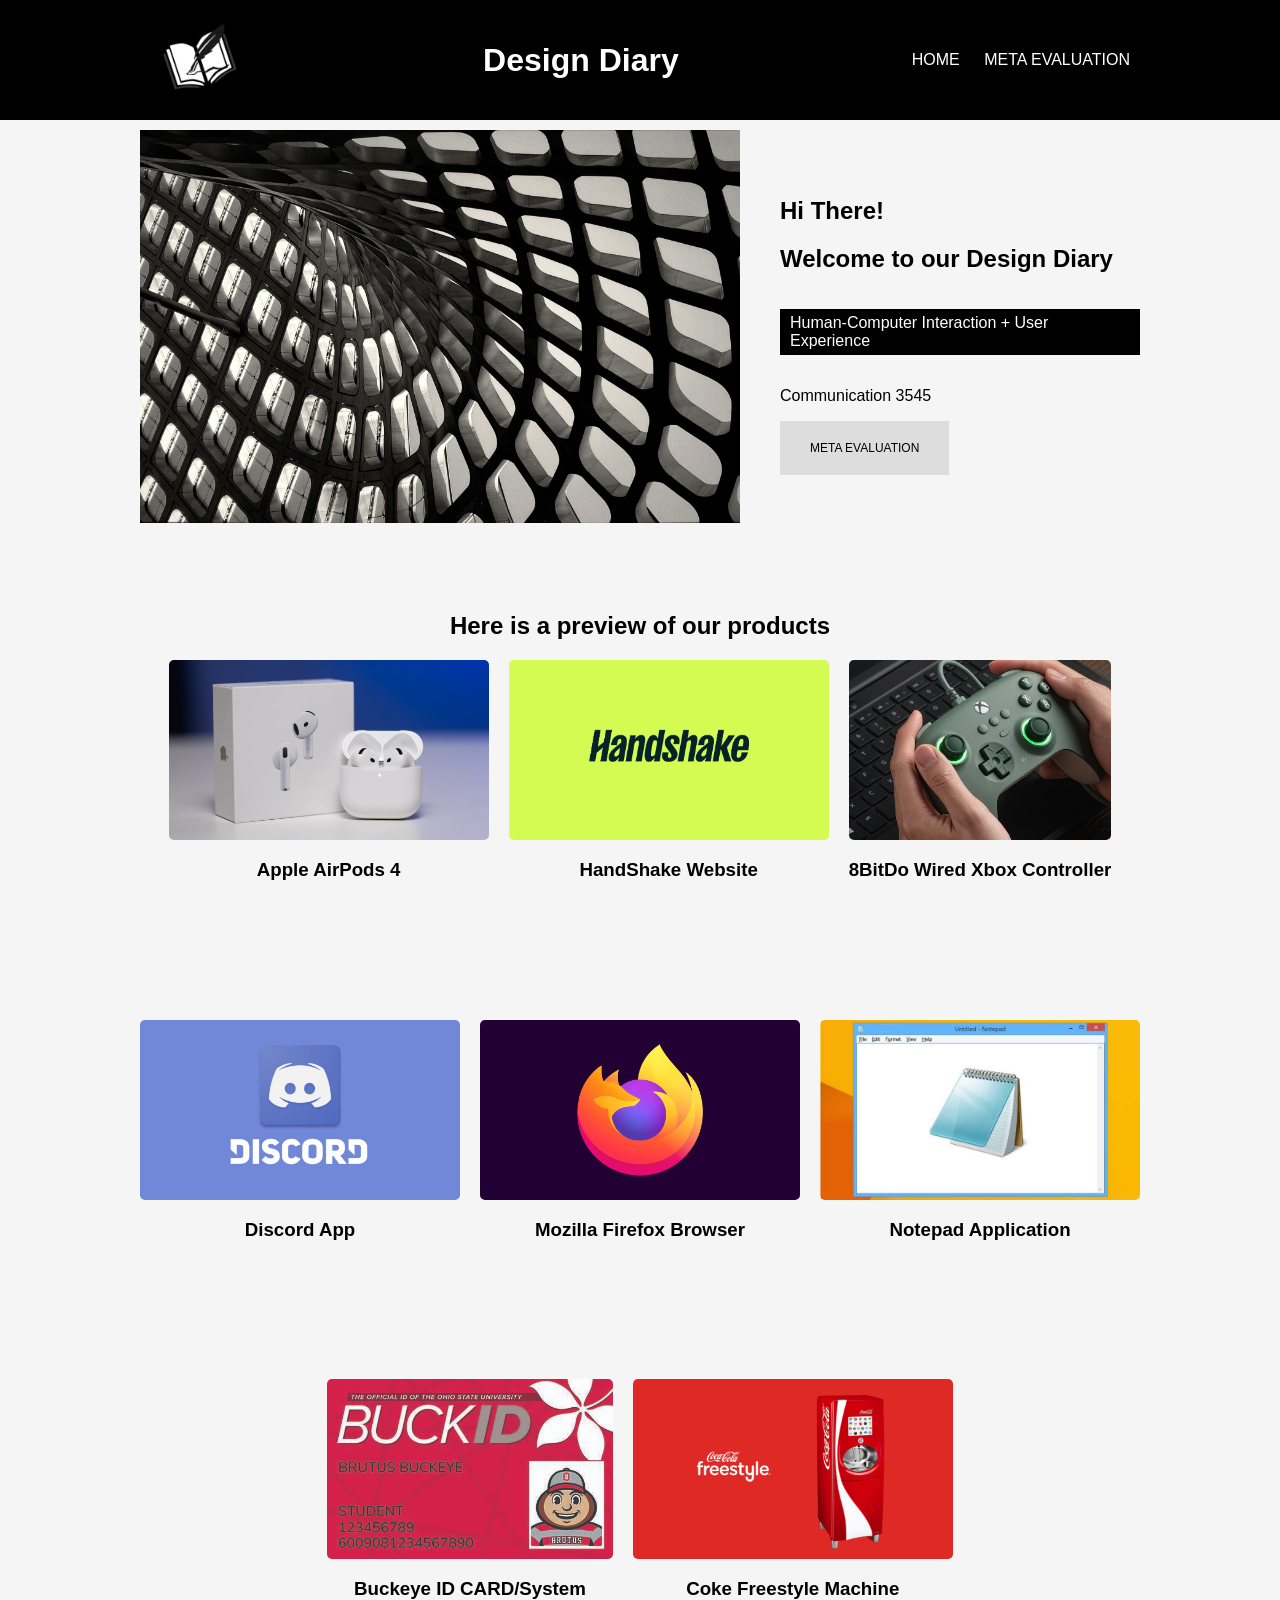
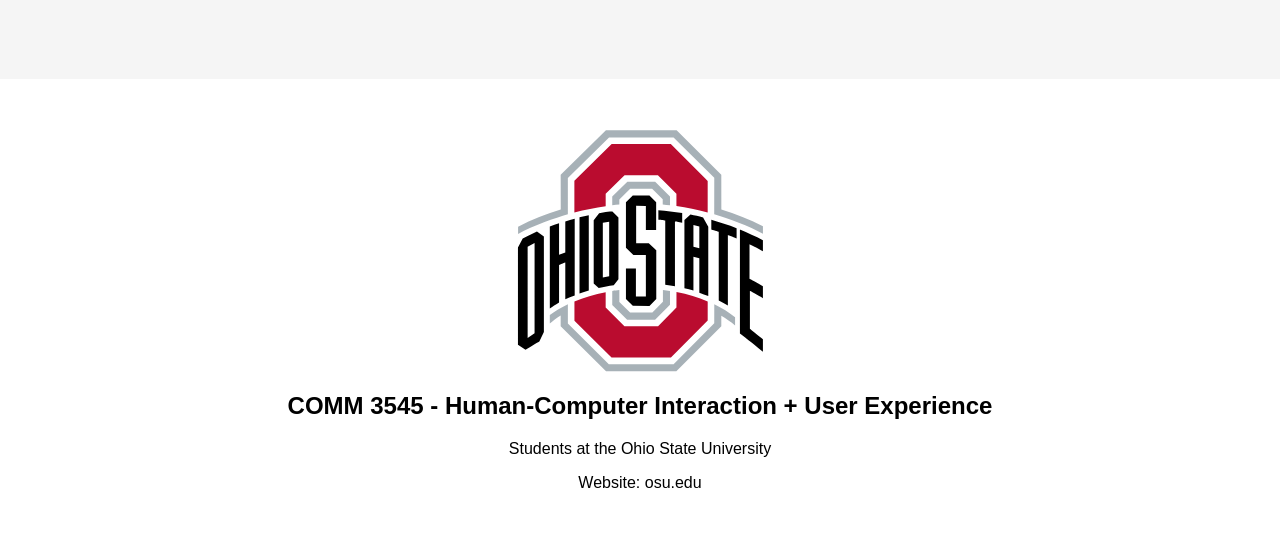
==== commit 7618c472: "Update index.html" ====
--- a/index.html
+++ b/index.html
@@ -32,9 +32,6 @@
         <div class="buttons">
           <button>
             <a href="meta.html" class="btn outline">META EVALUATION</a>
-          </button>
-          <button class="outline">
-            <a href="products.html" class="btn outline" >VIEW PRODUCTS</a>
           </button>
         </div>
       </div>
@@ -109,13 +106,6 @@
       </div>
     </section>
 
-    <!-- CTA -->
-    <section class="cta">
-      <div class="container">
-        <p>HELLO</p>
-      </div>
-    </section>
-
     <!-- FOOTER -->
     <footer>
       <div class="container">
